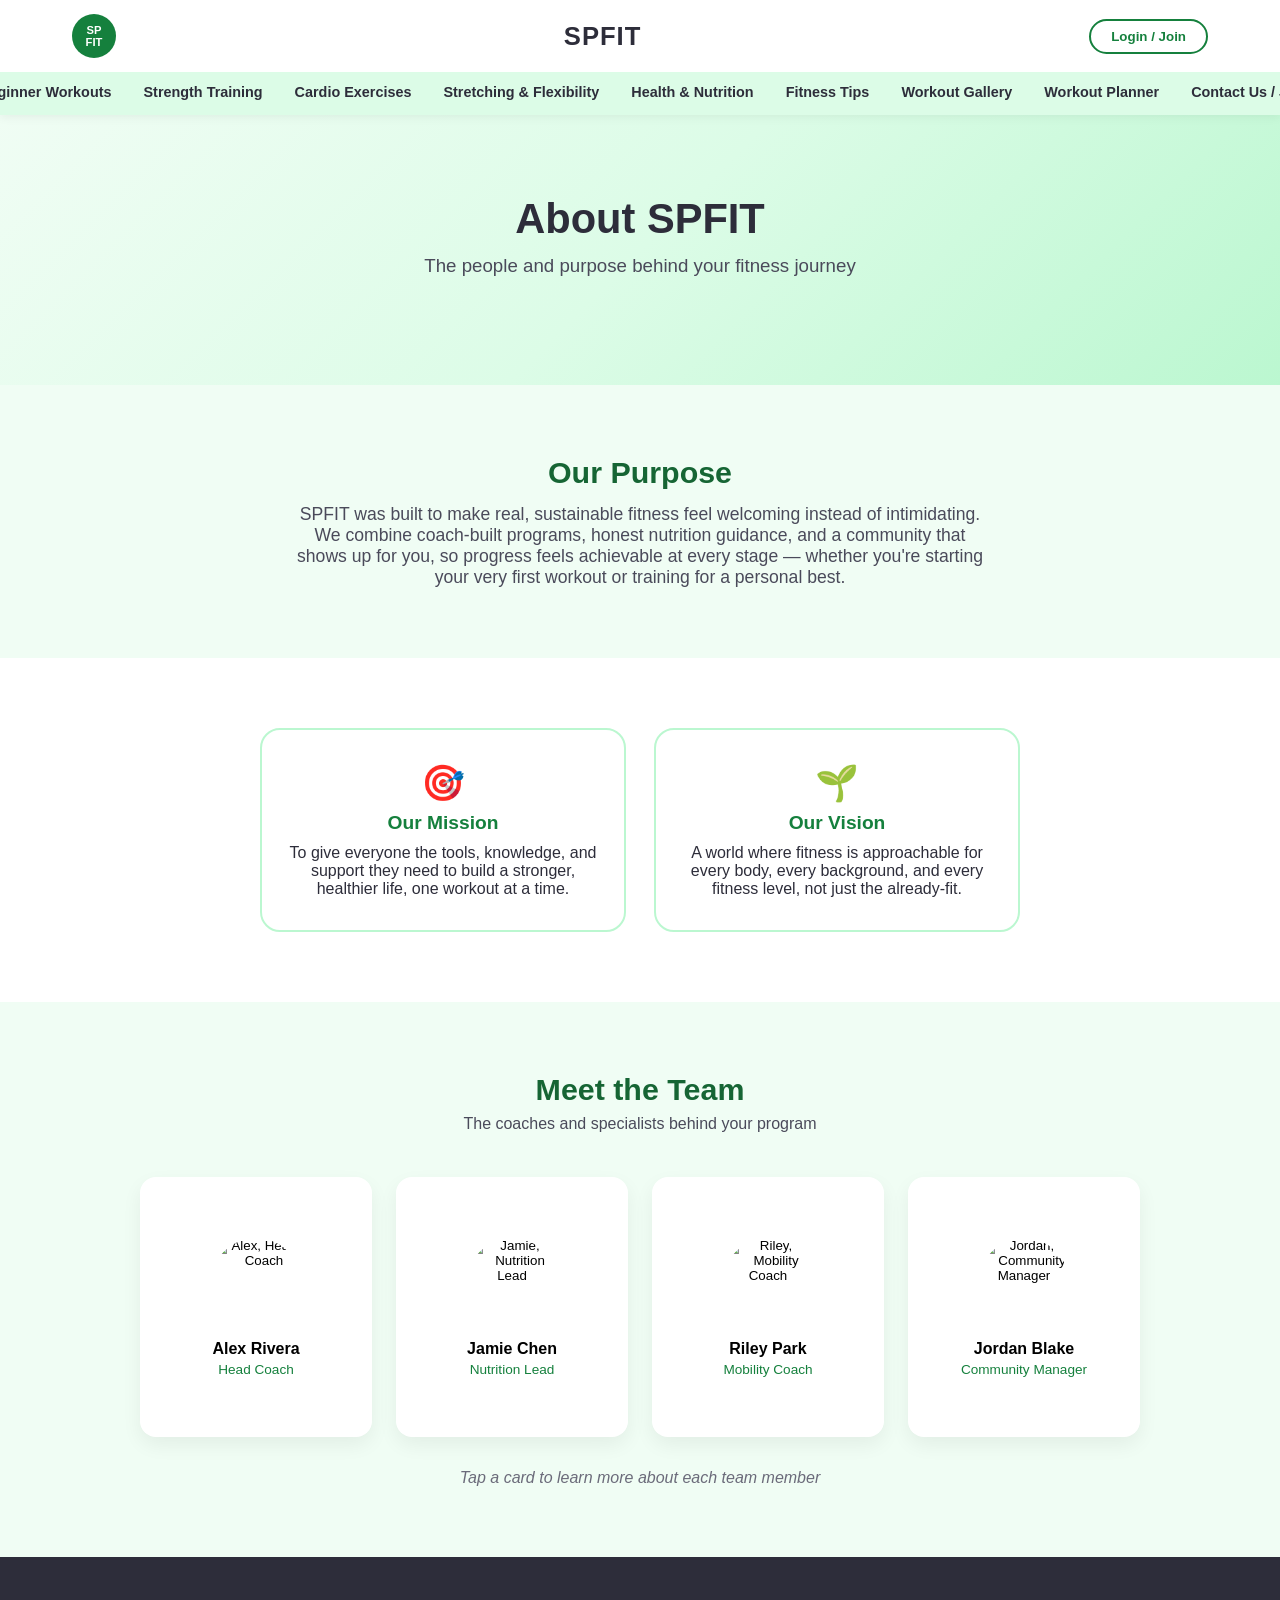
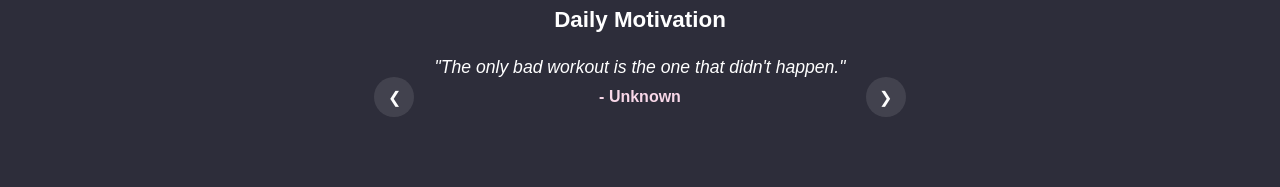
==== html/aboutus.html @ 67cd1caa "updated homepage HTML and CSS" ====
<!DOCTYPE html>
<html lang="en">
<head>
    <meta charset="UTF-8">
    <meta name="viewport" content="width=device-width, initial-scale=1.0">
    <title>SPFIT - About Us</title>
    <link rel="stylesheet" href="../assets/css/about.css">
</head>
<body class="page-about">

  <header class="site-header">
    <div class="top-bar">
      <button type="button" class="logo-btn">SP<br>FIT</button>
      <h1 class="brand-title">SPFIT</h1>
      <button type="button" class="login-btn">Login / Join</button>
    </div>

    <nav class="main-nav">
      <ul>
        <li><a href="../index.html">Home</a></li>
        <li><a href="aboutus.html" class="active">About Us</a></li>
        <li><a href="begworkout.html">Beginner Workouts</a></li>
        <li><a href="strength.html">Strength Training</a></li>
        <li><a href="cardio.html">Cardio Exercises</a></li>
        <li><a href="stretchingandflexibility.html">Stretching &amp; Flexibility</a></li>
        <li><a href="nutrition.html">Health &amp; Nutrition</a></li>
        <li><a href="tips.html">Fitness Tips</a></li>
        <li><a href="gallery.html">Workout Gallery</a></li>
        <li><a href="workoutTable.html">Workout Planner</a></li>
        <li><a href="joinus.html">Contact Us / Join Us</a></li>
        <li><a href="mainActivity.html">Fitness Activity</a></li>
      </ul>
    </nav>
  </header>

  <section class="hero-section">
    <h1><b>About SPFIT</b></h1>
    <h3>The people and purpose behind your fitness journey</h3>
  </section>

  <section class="purpose-section">
    <div class="container">
      <h2>Our Purpose</h2>
      <p>SPFIT was built to make real, sustainable fitness feel welcoming instead of intimidating. We combine coach-built programs, honest nutrition guidance, and a community that shows up for you, so progress feels achievable at every stage &mdash; whether you're starting your very first workout or training for a personal best.</p>
    </div>
  </section>

  <section class="mission-section">
    <div class="container mission-grid">
      <div class="mission-card">
        <div class="icon-box">🎯</div>
        <h3>Our Mission</h3>
        <p>To give everyone the tools, knowledge, and support they need to build a stronger, healthier life, one workout at a time.</p>
      </div>
      <div class="mission-card">
        <div class="icon-box">🌱</div>
        <h3>Our Vision</h3>
        <p>A world where fitness is approachable for every body, every background, and every fitness level, not just the already-fit.</p>
      </div>
    </div>
  </section>

  <section class="team-section">
    <div class="container">
      <h2>Meet the Team</h2>
      <p class="team-subtitle">The coaches and specialists behind your program</p>

      <div class="team-grid">
        <button type="button" class="flip-card" aria-pressed="false">
          <div class="flip-inner">
            <div class="flip-front">
              <img src="https://placehold.co/200x200/16a34a/ffffff?text=A" alt="Alex, Head Coach">
              <h4>Alex Rivera</h4>
              <p>Head Coach</p>
            </div>
            <div class="flip-back">
              <p>10+ years coaching strength &amp; conditioning. Believes every plan should fit the person, not the other way around.</p>
            </div>
          </div>
        </button>

        <button type="button" class="flip-card" aria-pressed="false">
          <div class="flip-inner">
            <div class="flip-front">
              <img src="https://placehold.co/200x200/22c55e/ffffff?text=J" alt="Jamie, Nutrition Lead">
              <h4>Jamie Chen</h4>
              <p>Nutrition Lead</p>
            </div>
            <div class="flip-back">
              <p>Registered dietitian focused on simple, sustainable eating habits over restrictive diets.</p>
            </div>
          </div>
        </button>

        <button type="button" class="flip-card" aria-pressed="false">
          <div class="flip-inner">
            <div class="flip-front">
              <img src="https://placehold.co/200x200/15803d/ffffff?text=R" alt="Riley, Mobility Coach">
              <h4>Riley Park</h4>
              <p>Mobility Coach</p>
            </div>
            <div class="flip-back">
              <p>Specializes in flexibility and injury prevention, helping members move better and recover faster.</p>
            </div>
          </div>
        </button>

        <button type="button" class="flip-card" aria-pressed="false">
          <div class="flip-inner">
            <div class="flip-front">
              <img src="https://placehold.co/200x200/166534/ffffff?text=J" alt="Jordan, Community Manager">
              <h4>Jordan Blake</h4>
              <p>Community Manager</p>
            </div>
            <div class="flip-back">
              <p>Keeps the SPFIT community connected, motivated, and accountable to each other.</p>
            </div>
          </div>
        </button>
      </div>

      <p class="team-hint">Tap a card to learn more about each team member</p>
    </div>
  </section>

  <footer>
    <div class="motivation-card">
      <h3>Daily Motivation</h3>
      <div class="quote-carousel">
        <button class="arrow-btn" onclick="prevQuote()">&#10094;</button>
        <div class="quote-content">
          <blockquote id="quote-text">"The only bad workout is the one that didn't happen."</blockquote>
          <p id="quote-author">- Unknown</p>
        </div>
        <button class="arrow-btn" onclick="nextQuote()">&#10095;</button>
      </div>
    </div>
  </footer>

  <script src="../assets/js/about.js"></script>
</body>
</html>
---- assets/css/about.css ----
:root {
    --pink: #f8d7e8;
    --blue: #d4e8f7;
    --green: #d4f0e0;
    --lavender: #e8dff5;
    --peach: #fde8d8;
    --mint: #d6f5ed;
    --dark: #2d2d3a;
    --soft-gray: #f7f5fa;
    --white: #ffffff;

    /* About Us green scale */
    --green-50: #f0fdf4;
    --green-100: #dcfce7;
    --green-200: #bbf7d0;
    --green-300: #86efac;
    --green-400: #4ade80;
    --green-500: #22c55e;
    --green-600: #16a34a;
    --green-700: #15803d;
    --green-800: #166534;
}

* {
    margin: 0;
    padding: 0;
    box-sizing: border-box;
    font-family: 'Segoe UI', 'DM Sans', sans-serif;
}

html {
    scroll-behavior: smooth;
}

body {
    background: var(--soft-gray);
    color: var(--dark);
}

a {
    text-decoration: none;
    color: inherit;
}

/* ---------- Header ---------- */
.site-header {
    background: var(--white);
    box-shadow: 0 2px 10px rgba(0, 0, 0, 0.06);
    position: sticky;
    top: 0;
    z-index: 100;
}

.top-bar {
    display: flex;
    align-items: center;
    justify-content: space-between;
    padding: 14px 32px;
    max-width: 1200px;
    margin: 0 auto;
}

.logo-btn {
    background: var(--dark);
    color: var(--white);
    border: none;
    border-radius: 50%;
    width: 44px;
    height: 44px;
    font-size: 0.7rem;
    font-weight: 700;
    cursor: pointer;
}

.brand-title {
    font-size: 1.6rem;
    font-weight: 800;
    letter-spacing: 1px;
}

.login-btn {
    background: transparent;
    border: 2px solid var(--dark);
    color: var(--dark);
    border-radius: 30px;
    padding: 8px 20px;
    font-weight: 600;
    cursor: pointer;
    transition: all 0.25s ease;
}

.login-btn:hover {
    background: var(--dark);
    color: var(--white);
}

.main-nav {
    background: var(--pink);
    overflow-x: auto;
}

.main-nav ul {
    list-style: none;
    display: flex;
    justify-content: center;
    gap: 4px;
    max-width: 1200px;
    margin: 0 auto;
    padding: 0 16px;
    white-space: nowrap;
}

.main-nav a {
    display: inline-block;
    padding: 12px 14px;
    font-weight: 600;
    font-size: 0.9rem;
    border-bottom: 3px solid transparent;
    transition: border-color 0.25s ease, opacity 0.25s ease;
}

.main-nav a:hover,
.main-nav a.active {
    border-bottom-color: var(--dark);
}

/* ---------- Hero ---------- */
.hero-section {
    text-align: center;
    padding: 80px 20px;
    background: linear-gradient(135deg, #e2f3e8 0%, #cfead8 50%, #b9dfc8 100%);
}

.hero-section h1 {
    font-size: 2.6rem;
    margin-bottom: 12px;
}

.hero-section h3 {
    font-weight: 500;
    color: #4a4a5a;
    margin-bottom: 28px;
}

.hero-buttons {
    display: flex;
    gap: 16px;
    justify-content: center;
    flex-wrap: wrap;
}

.hero-buttons button {
    border-radius: 30px;
    padding: 12px 28px;
    font-weight: 600;
    border: none;
    cursor: pointer;
    transition: transform 0.25s ease;
}

#Workoutbtn {
    background: var(--dark);
    color: var(--white);
}

#Searchbtn {
    background: transparent;
    border: 2px solid var(--dark);
    color: var(--dark);
}

.hero-buttons button:hover {
    transform: scale(1.05);
}

/* ---------- Features ---------- */
.features-section {
    padding: 70px 20px;
}

.container {
    max-width: 1200px;
    margin: 0 auto;
}

.features-grid {
    display: grid;
    grid-template-columns: repeat(3, 1fr);
    gap: 28px;
}

.feature-card {
    background: var(--white);
    border-radius: 20px;
    padding: 24px;
    text-align: center;
    box-shadow: 0 10px 30px rgba(0, 0, 0, 0.05);
    transition: transform 0.3s ease, box-shadow 0.3s ease;
}

.feature-card:hover {
    transform: translateY(-8px);
    box-shadow: 0 20px 40px rgba(0, 0, 0, 0.1);
}

.card-image-placeholder {
    width: 100%;
    height: 160px;
    border-radius: 14px;
    margin-bottom: 16px;
    background: linear-gradient(135deg, var(--blue), var(--mint));
}

.feature-card:nth-child(1) .card-image-placeholder {
    background: linear-gradient(135deg, var(--pink), var(--peach));
}

.feature-card:nth-child(3) .card-image-placeholder {
    background: linear-gradient(135deg, var(--green), var(--mint));
}

.feature-card h3 {
    margin-bottom: 14px;
    font-size: 1.2rem;
}

.card-link {
    display: inline-block;
    font-weight: 700;
    padding: 8px 18px;
    border-radius: 30px;
    background: var(--lavender);
    transition: background 0.25s ease;
}

.card-link:hover {
    background: var(--dark);
    color: var(--white);
}

/* ---------- Why choose ---------- */
.decision-section {
    background: linear-gradient(135deg, #e8f6ed 0%, #d4eedc 100%);
    padding: 70px 20px;
    text-align: center;
}

.decision-section h2 {
    margin-bottom: 40px;
    font-size: 1.9rem;
}

.choose-grid {
    display: grid;
    grid-template-columns: repeat(3, 1fr);
    gap: 24px;
}

.choose-item {
    padding: 24px;
    border-radius: 16px;
    transition: transform 0.3s ease, background 0.3s ease;
}

.choose-item:hover {
    transform: scale(1.05);
    background: var(--white);
}

.icon-box {
    font-size: 2.4rem;
    margin-bottom: 10px;
}

.choose-item h4 {
    font-weight: 700;
}

/* ---------- Footer / Motivation ---------- */
footer {
    background: var(--dark);
    color: var(--white);
    padding: 50px 20px;
}

.motivation-card {
    max-width: 700px;
    margin: 0 auto;
    text-align: center;
}

.motivation-card h3 {
    margin-bottom: 24px;
    font-size: 1.4rem;
}

.quote-carousel {
    display: flex;
    align-items: center;
    justify-content: center;
    gap: 20px;
}

.arrow-btn {
    background: rgba(255, 255, 255, 0.1);
    border: none;
    color: var(--white);
    width: 40px;
    height: 40px;
    border-radius: 50%;
    font-size: 1rem;
    cursor: pointer;
    flex-shrink: 0;
    transition: background 0.25s ease;
}

.arrow-btn:hover {
    background: rgba(255, 255, 255, 0.25);
}

.quote-content {
    min-height: 80px;
}

.quote-content blockquote {
    font-style: italic;
    font-size: 1.1rem;
    margin-bottom: 10px;
}

.quote-content p {
    font-weight: 600;
    color: var(--pink);
}

/* ---------- About Us page (green theme) ---------- */
.page-about .main-nav {
    background: var(--green-100);
}

.page-about .main-nav a:hover,
.page-about .main-nav a.active {
    border-bottom-color: var(--green-600);
}

.page-about .logo-btn {
    background: var(--green-700);
}

.page-about .login-btn {
    border-color: var(--green-700);
    color: var(--green-700);
}

.page-about .login-btn:hover {
    background: var(--green-700);
    color: var(--white);
}

.page-about .hero-section {
    background: linear-gradient(135deg, var(--green-50) 0%, var(--green-100) 50%, var(--green-200) 100%);
}

.page-about #Workoutbtn {
    background: var(--green-700);
}

.page-about #Searchbtn {
    border-color: var(--green-700);
    color: var(--green-700);
}

/* Purpose */
.purpose-section {
    padding: 70px 20px;
    text-align: center;
    background: var(--green-50);
}

.purpose-section .container {
    max-width: 700px;
}

.purpose-section h2 {
    font-size: 1.9rem;
    margin-bottom: 14px;
    color: var(--green-800);
}

.purpose-section p {
    font-size: 1.1rem;
    color: #4a4a5a;
}

/* Mission & Vision */
.mission-section {
    padding: 70px 20px;
    background: var(--white);
}

.mission-grid {
    display: grid;
    grid-template-columns: repeat(2, minmax(260px, 1fr));
    gap: 28px;
    max-width: 760px;
    margin: 0 auto;
}

.mission-card {
    border: 2px solid var(--green-200);
    border-radius: 20px;
    padding: 32px 24px;
    text-align: center;
    transition: transform 0.3s ease, box-shadow 0.3s ease;
}

.mission-card:hover {
    transform: translateY(-6px);
    box-shadow: 0 12px 30px rgba(34, 197, 94, 0.15);
}

.mission-card .icon-box {
    font-size: 2.2rem;
    margin-bottom: 8px;
}

.mission-card h3 {
    color: var(--green-700);
    margin-bottom: 10px;
    font-size: 1.2rem;
}

/* Team */
.team-section {
    padding: 70px 20px;
    background: var(--green-50);
    text-align: center;
}

.team-section h2 {
    color: var(--green-800);
    margin-bottom: 8px;
    font-size: 1.9rem;
}

.team-subtitle {
    color: #4a4a5a;
    margin-bottom: 44px;
}

.team-grid {
    display: grid;
    grid-template-columns: repeat(4, 1fr);
    gap: 24px;
    max-width: 1000px;
    margin: 0 auto;
}

.flip-card {
    perspective: 1000px;
    cursor: pointer;
    height: 260px;
    border: none;
    background: transparent;
    padding: 0;
    width: 100%;
}

.flip-inner {
    position: relative;
    width: 100%;
    height: 100%;
    transition: transform 0.7s cubic-bezier(0.4, 0, 0.2, 1);
    transform-style: preserve-3d;
}

.flip-card.flipped .flip-inner {
    transform: rotateY(180deg);
}

.flip-front,
.flip-back {
    position: absolute;
    width: 100%;
    height: 100%;
    backface-visibility: hidden;
    border-radius: 16px;
    box-shadow: 0 8px 20px rgba(0, 0, 0, 0.06);
}

.flip-front {
    background: var(--white);
    display: flex;
    flex-direction: column;
    align-items: center;
    justify-content: center;
    padding: 1rem;
}

.flip-front img {
    width: 90px;
    height: 90px;
    border-radius: 50%;
    object-fit: cover;
    margin-bottom: 12px;
}

.flip-front h4 {
    font-size: 1rem;
    margin-bottom: 4px;
}

.flip-front p {
    font-size: 0.85rem;
    color: var(--green-700);
}

.flip-back {
    background: var(--green-600);
    color: var(--white);
    transform: rotateY(180deg);
    display: flex;
    align-items: center;
    justify-content: center;
    padding: 1.4rem;
    text-align: center;
    font-size: 0.9rem;
}

.team-hint {
    margin-top: 32px;
    font-style: italic;
    color: #6b6b7a;
}

/* ---------- Responsive ---------- */
@media (max-width: 768px) {
    .features-grid,
    .choose-grid,
    .mission-grid {
        grid-template-columns: 1fr;
    }

    .team-grid {
        grid-template-columns: repeat(2, 1fr);
    }

    .top-bar {
        padding: 14px 18px;
    }

    .hero-section h1 {
        font-size: 2rem;
    }
}
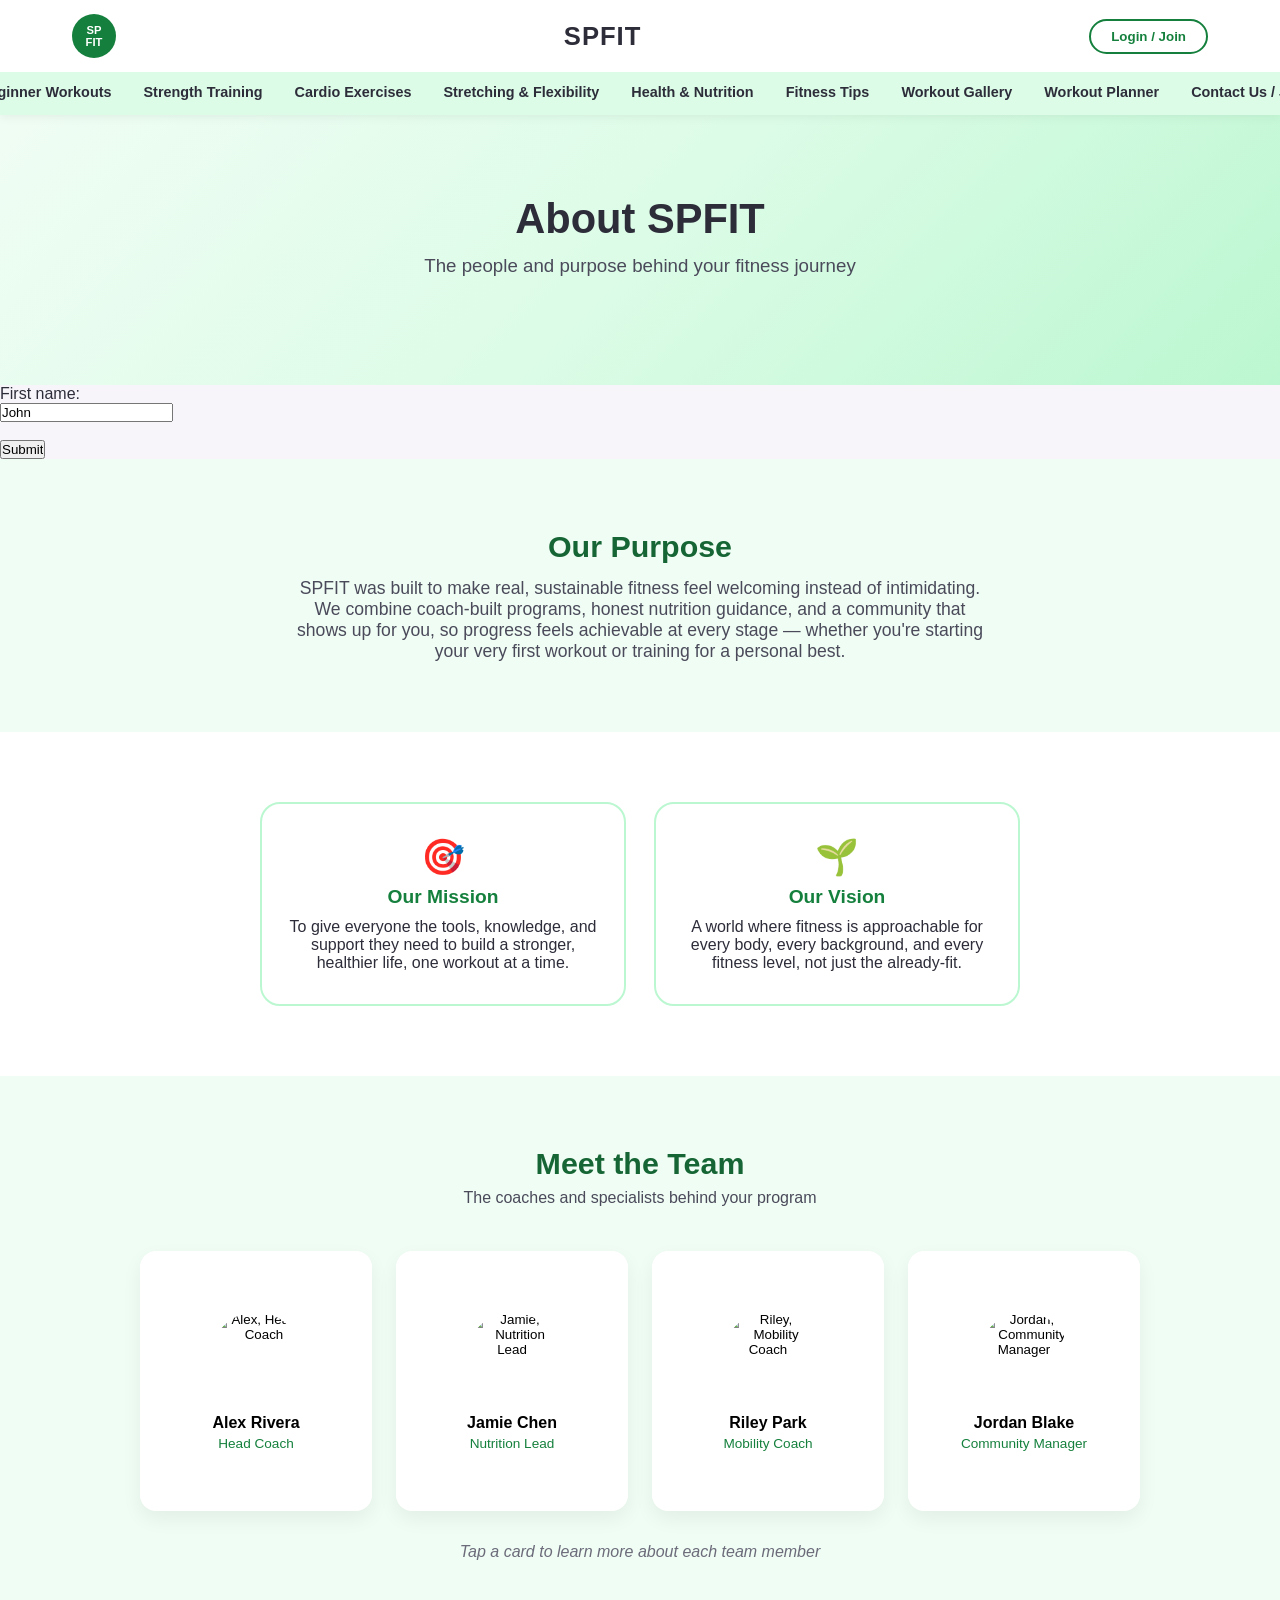
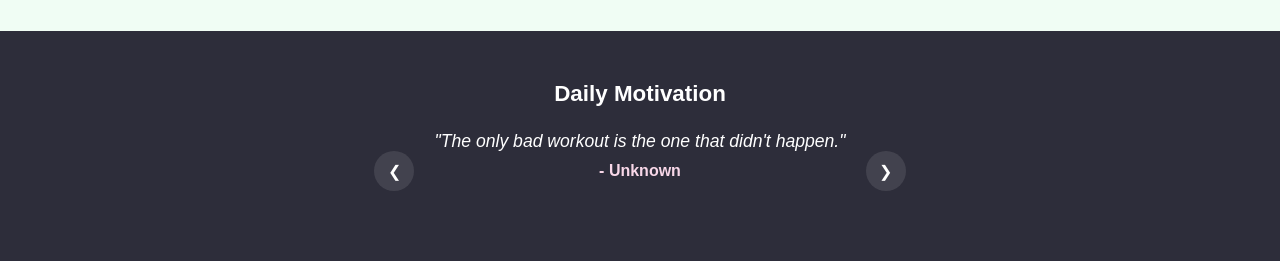
==== commit 59158388: "ENTER" ====
--- a/html/aboutus.html
+++ b/html/aboutus.html
@@ -37,6 +37,13 @@
     <h1><b>About SPFIT</b></h1>
     <h3>The people and purpose behind your fitness journey</h3>
   </section>
+     <aside>
+      <form action="/action_page.php">
+  <label for="fname">First name:</label><br>
+  <input type="text" id="fname" value="John"><br><br>
+  <input type="submit" value="Submit">
+</form>
+     </aside>
 
   <section class="purpose-section">
     <div class="container">
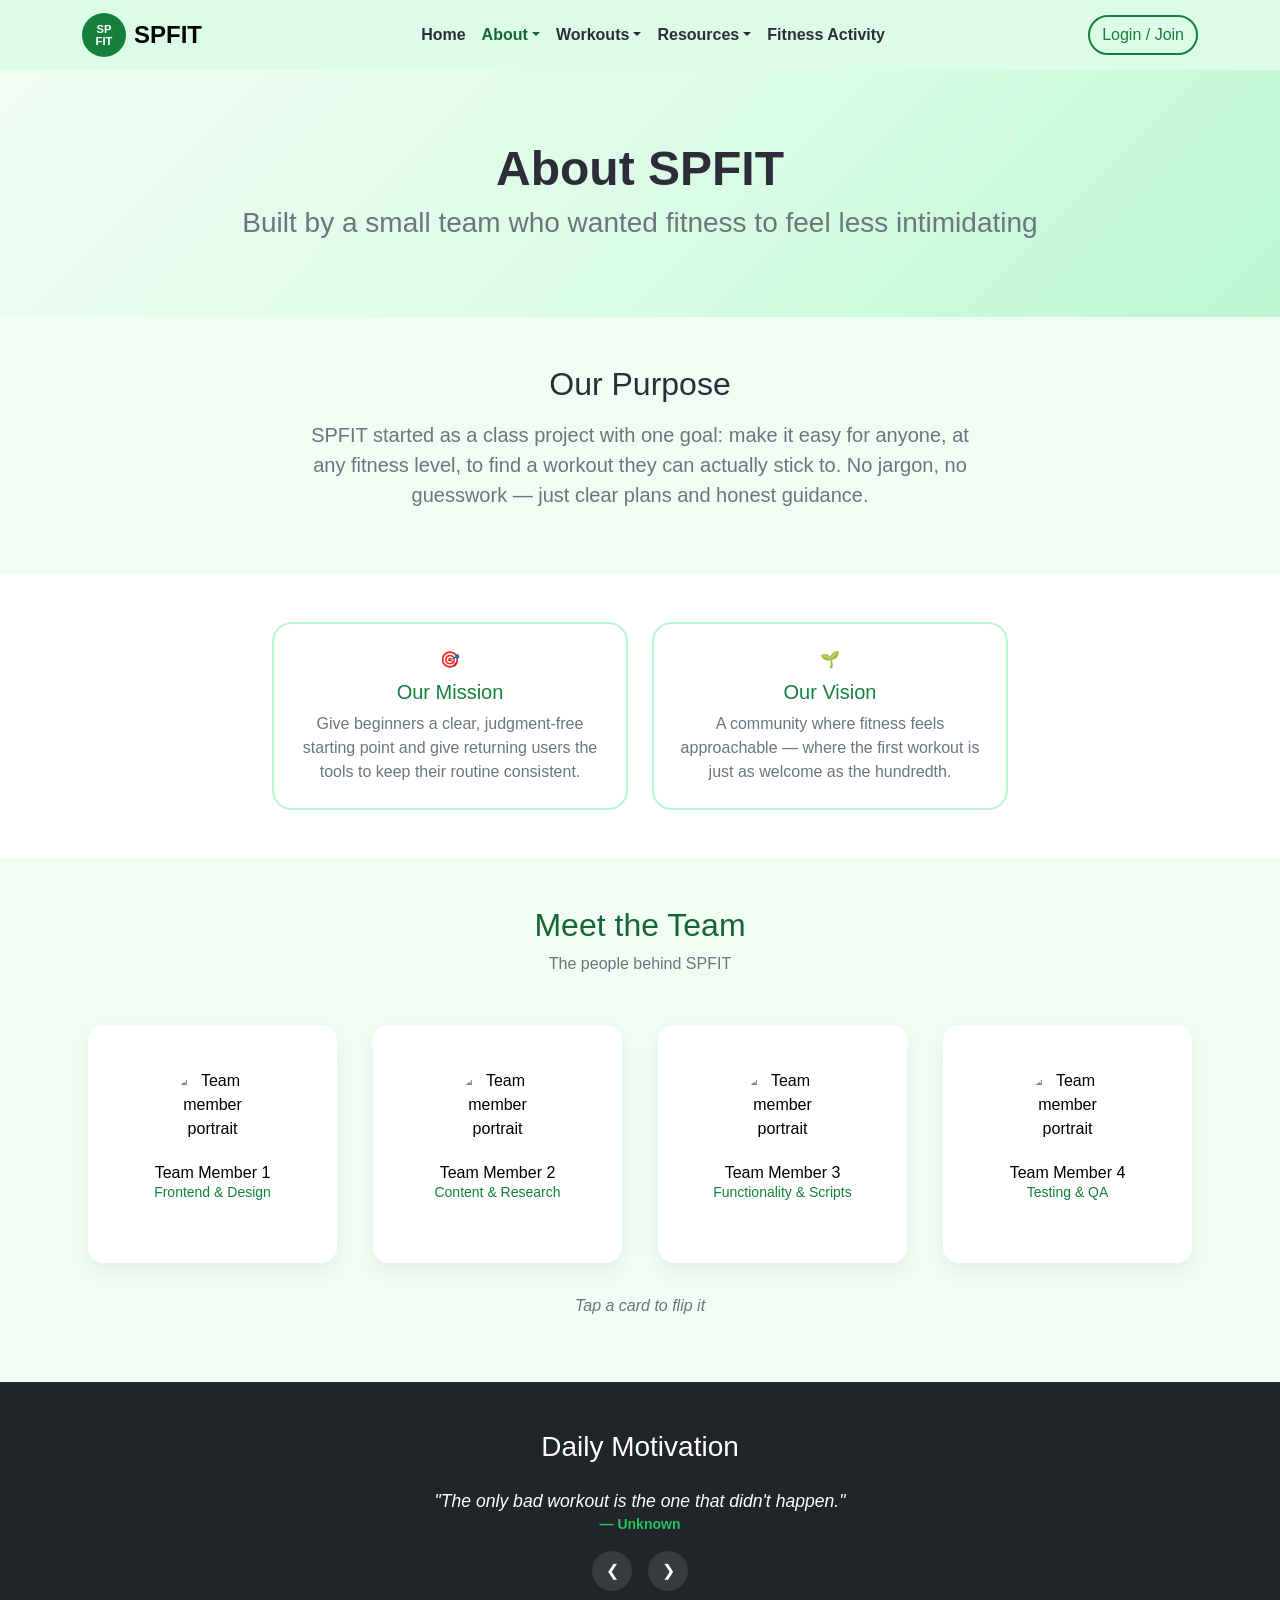
==== commit 825494f8: "Co-authored-by: ZYUXI22 <ZYUXI22@users.noreply.github.com> Co-authored-by: Hajrah143 <Hajrah143@user" ====
--- a/html/aboutus.html
+++ b/html/aboutus.html
@@ -1,149 +1,196 @@
 <!DOCTYPE html>
 <html lang="en">
 <head>
-    <meta charset="UTF-8">
-    <meta name="viewport" content="width=device-width, initial-scale=1.0">
-    <title>SPFIT - About Us</title>
-    <link rel="stylesheet" href="../assets/css/about.css">
+<meta charset="UTF-8">
+<meta name="viewport" content="width=device-width, initial-scale=1.0">
+<title>SPFIT - About Us</title>
+<link href="https://cdn.jsdelivr.net/npm/bootstrap@5.3.3/dist/css/bootstrap.min.css" rel="stylesheet">
+<link rel="stylesheet" href="../assets/css/rex.css">
 </head>
-<body class="page-about">
+<body class="section-general">
 
-  <header class="site-header">
-    <div class="top-bar">
-      <button type="button" class="logo-btn">SP<br>FIT</button>
-      <h1 class="brand-title">SPFIT</h1>
-      <button type="button" class="login-btn">Login / Join</button>
+<nav class="navbar navbar-expand-lg navbar-accent sticky-top">
+  <div class="container">
+    <a class="navbar-brand d-flex align-items-center gap-2" href="../index.html">
+      <span class="logo-btn d-inline-flex align-items-center justify-content-center text-center">SP<br>FIT</span>
+      <span class="fw-bold fs-4">SPFIT</span>
+    </a>
+    <button class="navbar-toggler" type="button" data-bs-toggle="collapse" data-bs-target="#navMain" aria-controls="navMain" aria-expanded="false" aria-label="Toggle navigation">
+      <span class="navbar-toggler-icon"></span>
+    </button>
+    <div class="collapse navbar-collapse" id="navMain">
+      <ul class="navbar-nav mx-auto mb-2 mb-lg-0 text-center">
+        <li class="nav-item"><a class="nav-link" href="../index.html">Home</a></li>
+        <li class="nav-item dropdown">
+          <a class="nav-link dropdown-toggle active" href="#" role="button" data-bs-toggle="dropdown">About</a>
+          <ul class="dropdown-menu">
+            <li><a class="dropdown-item active" href="aboutus.html">About Us</a></li>
+            <li><a class="dropdown-item" href="connect.html">Contact Us</a></li>
+          </ul>
+        </li>
+        <li class="nav-item dropdown">
+          <a class="nav-link dropdown-toggle" href="#" role="button" data-bs-toggle="dropdown">Workouts</a>
+          <ul class="dropdown-menu">
+            <li><a class="dropdown-item" href="begworkout.html">Beginner Workout</a></li>
+            <li><a class="dropdown-item" href="strength.html">Strength Training</a></li>
+            <li><a class="dropdown-item" href="cardio.html">Cardio Exercise</a></li>
+            <li><a class="dropdown-item" href="stretchingandflexibility.html">Flexibility &amp; Stretching</a></li>
+          </ul>
+        </li>
+        <li class="nav-item dropdown">
+          <a class="nav-link dropdown-toggle" href="#" role="button" data-bs-toggle="dropdown">Resources</a>
+          <ul class="dropdown-menu">
+            <li><a class="dropdown-item" href="nutrition.html">Healthy Nutrition</a></li>
+            <li><a class="dropdown-item" href="tips.html">Fitness Tips</a></li>
+            <li><a class="dropdown-item" href="workoutTable.html">Workout Planner</a></li>
+            <li><a class="dropdown-item" href="gallery.html">Workout Gallery</a></li>
+          </ul>
+        </li>
+        <li class="nav-item"><a class="nav-link" href="mainActivity.html">Fitness Activity</a></li>
+      </ul>
+      <button type="button" class="btn btn-outline-accent rounded-pill">Login / Join</button>
     </div>
+  </div>
+</nav>
 
-    <nav class="main-nav">
-      <ul>
-        <li><a href="../index.html">Home</a></li>
-        <li><a href="aboutus.html" class="active">About Us</a></li>
-        <li><a href="begworkout.html">Beginner Workouts</a></li>
-        <li><a href="strength.html">Strength Training</a></li>
-        <li><a href="cardio.html">Cardio Exercises</a></li>
-        <li><a href="stretchingandflexibility.html">Stretching &amp; Flexibility</a></li>
-        <li><a href="nutrition.html">Health &amp; Nutrition</a></li>
-        <li><a href="tips.html">Fitness Tips</a></li>
-        <li><a href="gallery.html">Workout Gallery</a></li>
-        <li><a href="workoutTable.html">Workout Planner</a></li>
-        <li><a href="joinus.html">Contact Us / Join Us</a></li>
-        <li><a href="mainActivity.html">Fitness Activity</a></li>
-      </ul>
-    </nav>
-  </header>
+<section class="hero-section text-center">
+  <h1 class="fw-bold display-5">About SPFIT</h1>
+  <h3 class="fw-normal text-secondary">Built by a small team who wanted fitness to feel less intimidating</h3>
+</section>
 
-  <section class="hero-section">
-    <h1><b>About SPFIT</b></h1>
-    <h3>The people and purpose behind your fitness journey</h3>
-  </section>
-     <aside>
-      <form action="/action_page.php">
-  <label for="fname">First name:</label><br>
-  <input type="text" id="fname" value="John"><br><br>
-  <input type="submit" value="Submit">
-</form>
-     </aside>
+<section class="py-5 text-center" style="background:var(--accent-50);">
+  <div class="container" style="max-width:700px;">
+    <h2 class="mb-3">Our Purpose</h2>
+    <p class="fs-5 text-secondary">SPFIT started as a class project with one goal: make it easy for anyone, at any fitness level, to find a workout they can actually stick to. No jargon, no guesswork — just clear plans and honest guidance.</p>
+  </div>
+</section>
 
-  <section class="purpose-section">
-    <div class="container">
-      <h2>Our Purpose</h2>
-      <p>SPFIT was built to make real, sustainable fitness feel welcoming instead of intimidating. We combine coach-built programs, honest nutrition guidance, and a community that shows up for you, so progress feels achievable at every stage &mdash; whether you're starting your very first workout or training for a personal best.</p>
-    </div>
-  </section>
-
-  <section class="mission-section">
-    <div class="container mission-grid">
-      <div class="mission-card">
-        <div class="icon-box">🎯</div>
-        <h3>Our Mission</h3>
-        <p>To give everyone the tools, knowledge, and support they need to build a stronger, healthier life, one workout at a time.</p>
+<section class="py-5 bg-white">
+  <div class="container" style="max-width:760px;">
+    <div class="row g-4">
+      <div class="col-md-6">
+        <div class="card h-100 text-center p-4" style="border:2px solid var(--accent-200); border-radius:20px;">
+          <div class="icon-box mb-2">🎯</div>
+          <h3 class="h5" style="color:var(--accent-700);">Our Mission</h3>
+          <p class="text-secondary mb-0">Give beginners a clear, judgment-free starting point and give returning users the tools to keep their routine consistent.</p>
+        </div>
       </div>
-      <div class="mission-card">
-        <div class="icon-box">🌱</div>
-        <h3>Our Vision</h3>
-        <p>A world where fitness is approachable for every body, every background, and every fitness level, not just the already-fit.</p>
+      <div class="col-md-6">
+        <div class="card h-100 text-center p-4" style="border:2px solid var(--accent-200); border-radius:20px;">
+          <div class="icon-box mb-2">🌱</div>
+          <h3 class="h5" style="color:var(--accent-700);">Our Vision</h3>
+          <p class="text-secondary mb-0">A community where fitness feels approachable — where the first workout is just as welcome as the hundredth.</p>
+        </div>
       </div>
     </div>
-  </section>
+  </div>
+</section>
 
-  <section class="team-section">
-    <div class="container">
-      <h2>Meet the Team</h2>
-      <p class="team-subtitle">The coaches and specialists behind your program</p>
+<section class="py-5 text-center" style="background:var(--accent-50);">
+  <div class="container">
+    <h2 style="color:var(--accent-800);">Meet the Team</h2>
+    <p class="text-secondary mb-5">The people behind SPFIT</p>
 
-      <div class="team-grid">
-        <button type="button" class="flip-card" aria-pressed="false">
+    <div class="row g-4 justify-content-center">
+      <div class="col-6 col-md-3">
+        <button type="button" class="flip-card" aria-label="Flip to read more">
           <div class="flip-inner">
             <div class="flip-front">
-              <img src="https://placehold.co/200x200/16a34a/ffffff?text=A" alt="Alex, Head Coach">
-              <h4>Alex Rivera</h4>
-              <p>Head Coach</p>
+              <img src="https://api.dicebear.com/7.x/initials/svg?seed=Member+One" alt="Team member portrait">
+              <h4 class="h6 mb-0">Team Member 1</h4>
+              <p class="small" style="color:var(--accent-700);">Frontend &amp; Design</p>
             </div>
             <div class="flip-back">
-              <p>10+ years coaching strength &amp; conditioning. Believes every plan should fit the person, not the other way around.</p>
-            </div>
-          </div>
-        </button>
-
-        <button type="button" class="flip-card" aria-pressed="false">
-          <div class="flip-inner">
-            <div class="flip-front">
-              <img src="https://placehold.co/200x200/22c55e/ffffff?text=J" alt="Jamie, Nutrition Lead">
-              <h4>Jamie Chen</h4>
-              <p>Nutrition Lead</p>
-            </div>
-            <div class="flip-back">
-              <p>Registered dietitian focused on simple, sustainable eating habits over restrictive diets.</p>
-            </div>
-          </div>
-        </button>
-
-        <button type="button" class="flip-card" aria-pressed="false">
-          <div class="flip-inner">
-            <div class="flip-front">
-              <img src="https://placehold.co/200x200/15803d/ffffff?text=R" alt="Riley, Mobility Coach">
-              <h4>Riley Park</h4>
-              <p>Mobility Coach</p>
-            </div>
-            <div class="flip-back">
-              <p>Specializes in flexibility and injury prevention, helping members move better and recover faster.</p>
-            </div>
-          </div>
-        </button>
-
-        <button type="button" class="flip-card" aria-pressed="false">
-          <div class="flip-inner">
-            <div class="flip-front">
-              <img src="https://placehold.co/200x200/166534/ffffff?text=J" alt="Jordan, Community Manager">
-              <h4>Jordan Blake</h4>
-              <p>Community Manager</p>
-            </div>
-            <div class="flip-back">
-              <p>Keeps the SPFIT community connected, motivated, and accountable to each other.</p>
+              <p class="mb-0">Handles page layout and styling — keeping the site consistent from page to page.</p>
             </div>
           </div>
         </button>
       </div>
 
-      <p class="team-hint">Tap a card to learn more about each team member</p>
-    </div>
-  </section>
+      <div class="col-6 col-md-3">
+        <button type="button" class="flip-card" aria-label="Flip to read more">
+          <div class="flip-inner">
+            <div class="flip-front">
+              <img src="https://api.dicebear.com/7.x/initials/svg?seed=Member+Two" alt="Team member portrait">
+              <h4 class="h6 mb-0">Team Member 2</h4>
+              <p class="small" style="color:var(--accent-700);">Content &amp; Research</p>
+            </div>
+            <div class="flip-back">
+              <p class="mb-0">Researches workouts and writes the guidance that goes into every page.</p>
+            </div>
+          </div>
+        </button>
+      </div>
 
-  <footer>
-    <div class="motivation-card">
-      <h3>Daily Motivation</h3>
-      <div class="quote-carousel">
-        <button class="arrow-btn" onclick="prevQuote()">&#10094;</button>
-        <div class="quote-content">
-          <blockquote id="quote-text">"The only bad workout is the one that didn't happen."</blockquote>
-          <p id="quote-author">- Unknown</p>
-        </div>
-        <button class="arrow-btn" onclick="nextQuote()">&#10095;</button>
+      <div class="col-6 col-md-3">
+        <button type="button" class="flip-card" aria-label="Flip to read more">
+          <div class="flip-inner">
+            <div class="flip-front">
+              <img src="https://api.dicebear.com/7.x/initials/svg?seed=Member+Three" alt="Team member portrait">
+              <h4 class="h6 mb-0">Team Member 3</h4>
+              <p class="small" style="color:var(--accent-700);">Functionality &amp; Scripts</p>
+            </div>
+            <div class="flip-back">
+              <p class="mb-0">Builds the interactive pieces — the quiz, the planner, and everything in between.</p>
+            </div>
+          </div>
+        </button>
+      </div>
+
+      <div class="col-6 col-md-3">
+        <button type="button" class="flip-card" aria-label="Flip to read more">
+          <div class="flip-inner">
+            <div class="flip-front">
+              <img src="https://api.dicebear.com/7.x/initials/svg?seed=Member+Four" alt="Team member portrait">
+              <h4 class="h6 mb-0">Team Member 4</h4>
+              <p class="small" style="color:var(--accent-700);">Testing &amp; QA</p>
+            </div>
+            <div class="flip-back">
+              <p class="mb-0">Checks every page across devices to make sure nothing breaks.</p>
+            </div>
+          </div>
+        </button>
       </div>
     </div>
-  </footer>
+    <p class="fst-italic text-secondary mt-4">Tap a card to flip it</p>
+  </div>
+</section>
 
-  <script src="../assets/js/about.js"></script>
+<footer class="bg-dark text-white py-5">
+  <div class="container quote-carousel mx-auto text-center" style="max-width:700px;">
+    <h3 class="mb-4">Daily Motivation</h3>
+    <div id="quoteCarousel" class="carousel slide" data-bs-ride="carousel">
+      <div class="carousel-inner mb-3">
+        <div class="carousel-item active">
+          <blockquote class="blockquote">"The only bad workout is the one that didn't happen."</blockquote>
+          <figcaption class="blockquote-footer mb-0">Unknown</figcaption>
+        </div>
+        <div class="carousel-item">
+          <blockquote class="blockquote">"Take care of your body. It's the only place you have to live."</blockquote>
+          <figcaption class="blockquote-footer mb-0">Jim Rohn</figcaption>
+        </div>
+        <div class="carousel-item">
+          <blockquote class="blockquote">"Success starts with self-discipline."</blockquote>
+          <figcaption class="blockquote-footer mb-0">Unknown</figcaption>
+        </div>
+        <div class="carousel-item">
+          <blockquote class="blockquote">"Small steps every day add up to big results."</blockquote>
+          <figcaption class="blockquote-footer mb-0">Unknown</figcaption>
+        </div>
+        <div class="carousel-item">
+          <blockquote class="blockquote">"Your body can stand almost anything. It's your mind you have to convince."</blockquote>
+          <figcaption class="blockquote-footer mb-0">Unknown</figcaption>
+        </div>
+      </div>
+      <div class="d-flex justify-content-center gap-3">
+        <button class="carousel-control-prev" type="button" data-bs-target="#quoteCarousel" data-bs-slide="prev">&#10094;</button>
+        <button class="carousel-control-next" type="button" data-bs-target="#quoteCarousel" data-bs-slide="next">&#10095;</button>
+      </div>
+    </div>
+  </div>
+</footer>
+
+<script src="https://cdn.jsdelivr.net/npm/bootstrap@5.3.3/dist/js/bootstrap.bundle.min.js"></script>
+<script src="../assets/js/rex.js"></script>
 </body>
-</html>+</html>
--- a/assets/css/rex.css
+++ b/assets/css/rex.css
@@ -0,0 +1,153 @@
+/* ============================================================
+   SPFIT — theme layer on top of Bootstrap 5.
+   Bootstrap handles layout/grid/components; this file only
+   carries brand color + the handful of things Bootstrap
+   doesn't do (flip cards, hero gradient, quiz, planner).
+
+   Color system: each page picks ONE section class on <body>.
+   Everything below reads --accent-* instead of a hardcoded
+   color, so the same rules repaint per section automatically.
+     .section-general  (Home, About)             → green  — vitality
+     .section-fitness  (Beginner/Strength/Cardio) → red    — energy
+     .section-health   (Nutrition/Tips/Gallery)   → blue   — vitality
+     .section-planning (Workout Planner)          → orange — energy
+   ============================================================ */
+
+:root {
+  --dark: #2d2d3a;
+  --soft-gray: #f7f5fa;
+
+  /* fallback accent = general/green, so unclassed elements still work */
+  --accent-50: #f0fdf4;  --accent-100: #dcfce7; --accent-200: #bbf7d0;
+  --accent-500: #22c55e; --accent-600: #16a34a; --accent-700: #15803d; --accent-800: #166534;
+}
+
+.section-general {
+  --accent-50: #f0fdf4;  --accent-100: #dcfce7; --accent-200: #bbf7d0;
+  --accent-500: #22c55e; --accent-600: #16a34a; --accent-700: #15803d; --accent-800: #166534;
+}
+.section-fitness {
+  --accent-50: #fef2f2;  --accent-100: #fee2e2; --accent-200: #fecaca;
+  --accent-500: #ef4444; --accent-600: #dc2626; --accent-700: #b91c1c; --accent-800: #991b1b;
+}
+.section-health {
+  --accent-50: #eff6ff;  --accent-100: #dbeafe; --accent-200: #bfdbfe;
+  --accent-500: #3b82f6; --accent-600: #2563eb; --accent-700: #1d4ed8; --accent-800: #1e40af;
+}
+.section-planning {
+  --accent-50: #fff7ed;  --accent-100: #ffedd5; --accent-200: #fed7aa;
+  --accent-500: #f97316; --accent-600: #ea580c; --accent-700: #c2410c; --accent-800: #9a3412;
+}
+
+body {
+  background: var(--soft-gray);
+  color: var(--dark);
+  font-family: 'Segoe UI', 'DM Sans', sans-serif;
+}
+
+/* ---------- Header / brand ---------- */
+.logo-btn {
+  background: var(--accent-700);
+  color: #fff;
+  border: none;
+  border-radius: 50%;
+  width: 44px;
+  height: 44px;
+  font-size: .7rem;
+  font-weight: 700;
+  line-height: 1.1;
+}
+
+.btn-accent { background: var(--accent-700); border-color: var(--accent-700); color: #fff; }
+.btn-accent:hover { background: var(--accent-800); border-color: var(--accent-800); color: #fff; }
+
+.btn-outline-accent { background: transparent; border: 2px solid var(--accent-700); color: var(--accent-700); }
+.btn-outline-accent:hover { background: var(--accent-700); color: #fff; }
+
+.navbar-accent { background: var(--accent-100) !important; }
+.navbar-accent .nav-link { color: var(--dark); font-weight: 600; }
+.navbar-accent .nav-link.active,
+.navbar-accent .nav-link:hover { color: var(--accent-800); }
+.navbar-accent .dropdown-item.active,
+.navbar-accent .dropdown-item:hover { background: var(--accent-50); color: var(--accent-700); }
+
+/* Strength page only: override just the nav bar's background color */
+.navbar-accent.nav-strength-red { background-color: #ff0000 !important; }
+
+/* ---------- Hero ---------- */
+.hero-section {
+  background: linear-gradient(135deg, var(--accent-50) 0%, var(--accent-100) 50%, var(--accent-200) 100%);
+  padding: 70px 20px;
+}
+
+/* ---------- Cards / tags shared across pages ---------- */
+.card-image-placeholder {
+  height: 160px;
+  border-radius: 14px;
+  overflow: hidden;
+  background: linear-gradient(135deg, var(--accent-200), var(--accent-100));
+  display: flex;
+  align-items: center;
+  justify-content: center;
+}
+.card-image-placeholder img { width: 100%; height: 100%; object-fit: cover; }
+.card-image-placeholder svg { width: 70%; height: 70%; color: var(--accent-700); }
+
+/* ---------- More Details button ---------- */
+.detail-btn { border-width: 2px; font-weight: 600; }
+
+.accent-tag {
+  display: inline-block;
+  background: var(--accent-100);
+  color: var(--accent-800);
+  font-size: .72rem;
+  font-weight: 700;
+  letter-spacing: .4px;
+  text-transform: uppercase;
+  padding: 4px 12px;
+  border-radius: 20px;
+}
+
+/* ---------- Filter pills (Strength page) ---------- */
+.filter-btn.active { background: var(--accent-700); border-color: var(--accent-700); color: #fff; }
+.filter-btn { border-color: var(--accent-200); color: var(--accent-800); }
+.filter-btn:hover { border-color: var(--accent-500); }
+
+/* ---------- Team flip cards (About) — Bootstrap has no 3D flip ---------- */
+.flip-card { perspective: 1000px; cursor: pointer; height: 240px; border: none; background: transparent; width: 100%; }
+.flip-inner { position: relative; width: 100%; height: 100%; transition: transform .7s cubic-bezier(.4,0,.2,1); transform-style: preserve-3d; }
+.flip-card.flipped .flip-inner { transform: rotateY(180deg); }
+.flip-front, .flip-back { position: absolute; inset: 0; backface-visibility: hidden; border-radius: 16px; }
+.flip-front { background: #fff; display: flex; flex-direction: column; align-items: center; justify-content: center; padding: 1rem; box-shadow: 0 8px 20px rgba(0,0,0,.06); }
+.flip-front img { width: 84px; height: 84px; border-radius: 50%; object-fit: cover; margin-bottom: 10px; }
+.flip-back { background: var(--accent-600); color: #fff; transform: rotateY(180deg); display: flex; align-items: center; justify-content: center; padding: 1.2rem; text-align: center; font-size: .9rem; }
+
+/* ---------- Strength quiz ---------- */
+.quiz-option.selected { background: var(--accent-100); border-color: var(--accent-600) !important; }
+#quizResult { border-left: 4px solid var(--accent-600); background: var(--accent-50); }
+
+/* ---------- Workout planner ---------- */
+.planner-table select:focus,
+.planner-table input:focus { border-color: var(--accent-500); box-shadow: 0 0 0 .2rem var(--accent-100); }
+.planner-remove { color: #b91c1c; background: none; border: none; }
+#planStats .stat-num { color: var(--accent-700); font-weight: 800; font-size: 1.5rem; }
+
+/* ---------- Footer quote (Bootstrap carousel) ---------- */
+.quote-carousel blockquote { font-style: italic; font-size: 1.1rem; }
+.quote-carousel figcaption { color: var(--accent-500); font-weight: 600; }
+.quote-carousel .carousel-control-prev,
+.quote-carousel .carousel-control-next { position: static; width: 40px; height: 40px; background: rgba(255,255,255,.1); border-radius: 50%; opacity: 1; }
+.quote-carousel .carousel-control-prev:hover,
+.quote-carousel .carousel-control-next:hover { background: rgba(255,255,255,.25); }
+
+/* ---------- Print (Workout Planner) ---------- */
+@media print {
+  .no-print { display: none !important; }
+  body { background: #fff; color: #000; }
+  .hero-section { background: none !important; padding: 10px 0 20px; }
+  .planner-table th { color: #000 !important; }
+  .table-responsive { box-shadow: none !important; border: 1px solid #ccc; }
+  select, input { border: none !important; box-shadow: none !important; -webkit-appearance: none; appearance: none; background: transparent !important; }
+  .planner-remove { display: none !important; }
+  #planStats .stat-num { color: #000 !important; }
+}
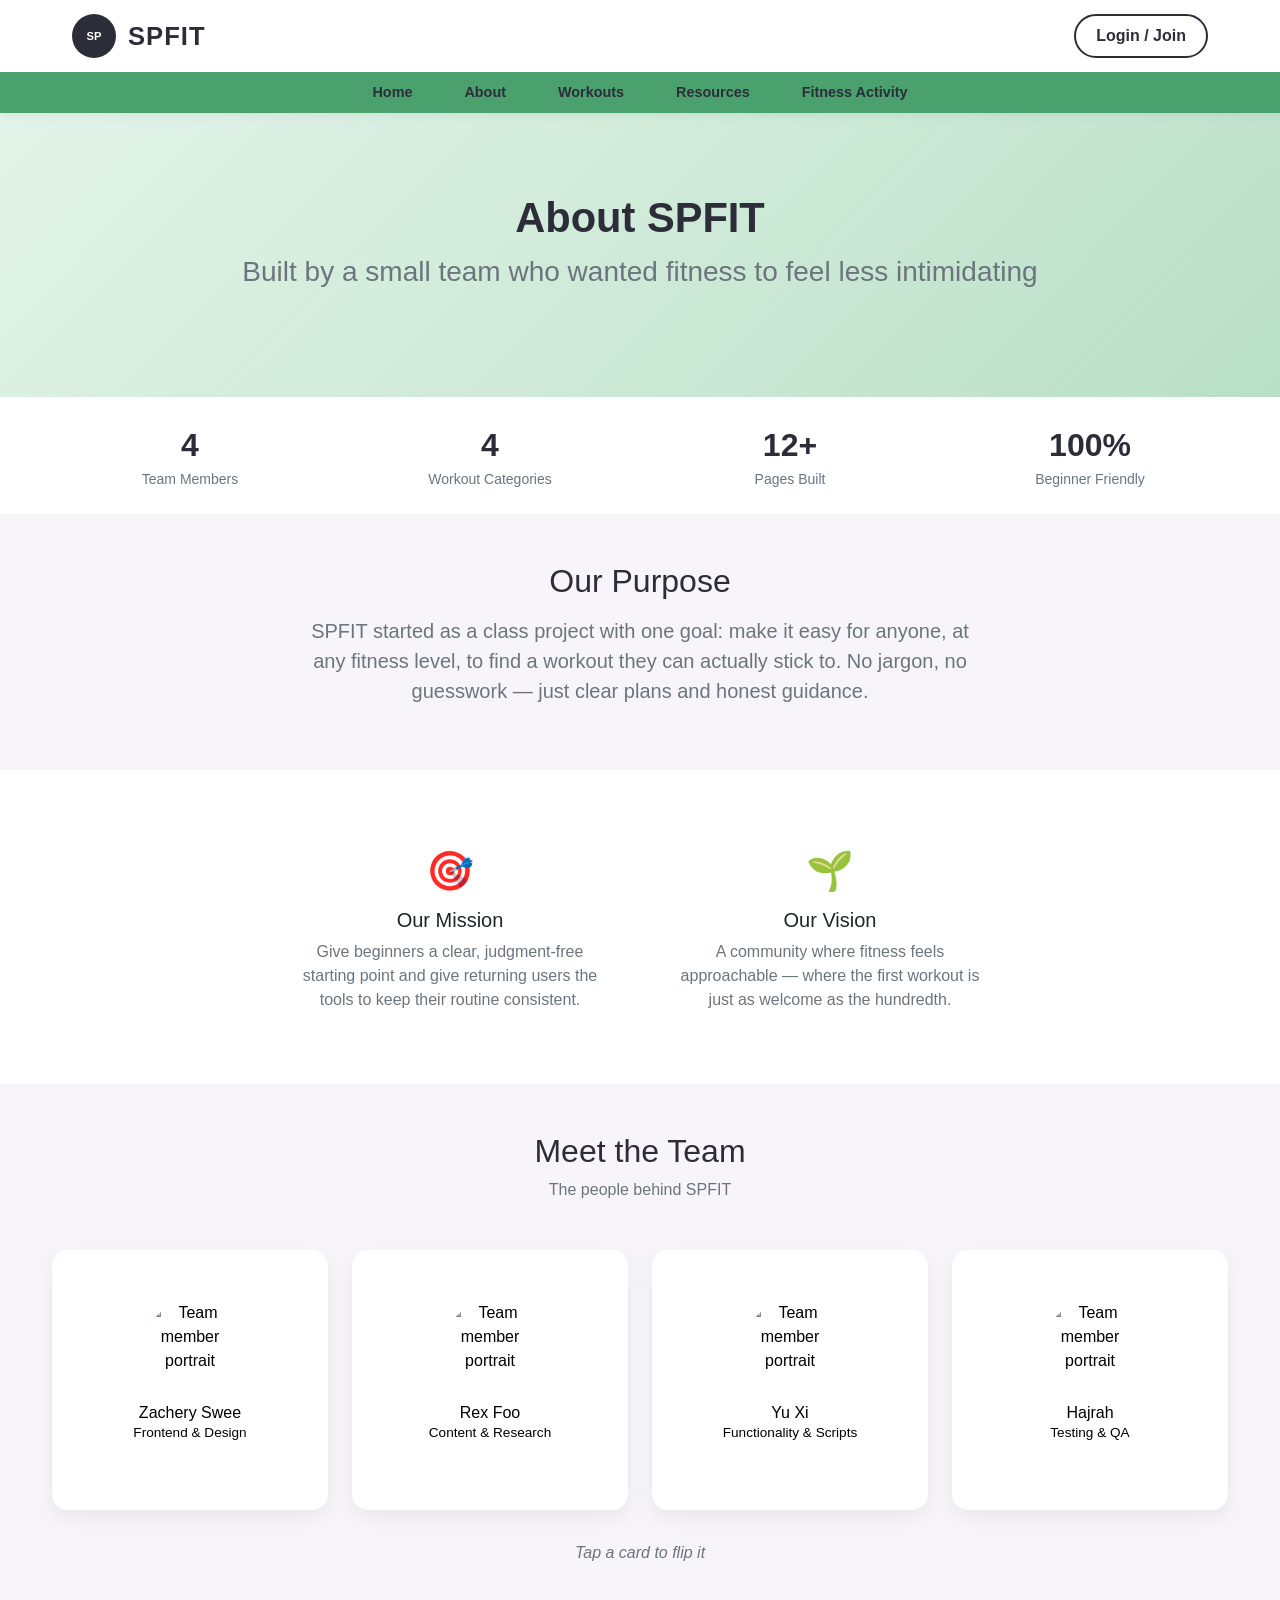
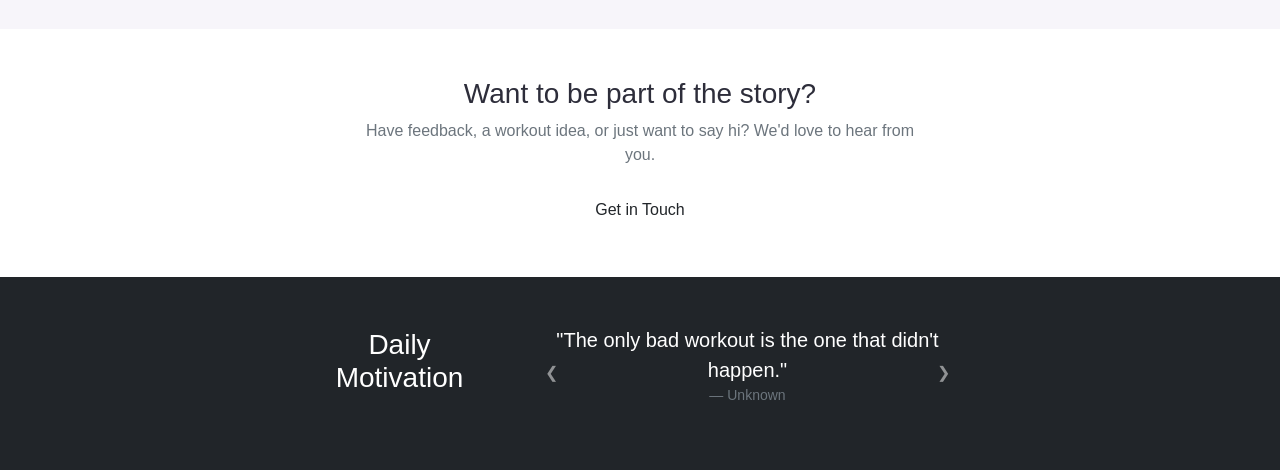
==== commit ef74a1a5: "Co-authored-by: Hajrah143 <Hajrah143@users.noreply.github.com> Co-authored-by: ZYUXI22 <ZYUXI22@user" ====
--- a/html/aboutus.html
+++ b/html/aboutus.html
@@ -5,57 +5,82 @@
 <meta name="viewport" content="width=device-width, initial-scale=1.0">
 <title>SPFIT - About Us</title>
 <link href="https://cdn.jsdelivr.net/npm/bootstrap@5.3.3/dist/css/bootstrap.min.css" rel="stylesheet">
-<link rel="stylesheet" href="../assets/css/rex.css">
+<link rel="stylesheet" href="../assets/css/style.css">
 </head>
 <body class="section-general">
 
-<nav class="navbar navbar-expand-lg navbar-accent sticky-top">
-  <div class="container">
-    <a class="navbar-brand d-flex align-items-center gap-2" href="../index.html">
-      <span class="logo-btn d-inline-flex align-items-center justify-content-center text-center">SP<br>FIT</span>
-      <span class="fw-bold fs-4">SPFIT</span>
-    </a>
-    <button class="navbar-toggler" type="button" data-bs-toggle="collapse" data-bs-target="#navMain" aria-controls="navMain" aria-expanded="false" aria-label="Toggle navigation">
-      <span class="navbar-toggler-icon"></span>
-    </button>
-    <div class="collapse navbar-collapse" id="navMain">
-      <ul class="navbar-nav mx-auto mb-2 mb-lg-0 text-center">
-        <li class="nav-item"><a class="nav-link" href="../index.html">Home</a></li>
-        <li class="nav-item dropdown">
-          <a class="nav-link dropdown-toggle active" href="#" role="button" data-bs-toggle="dropdown">About</a>
-          <ul class="dropdown-menu">
-            <li><a class="dropdown-item active" href="aboutus.html">About Us</a></li>
-            <li><a class="dropdown-item" href="connect.html">Contact Us</a></li>
-          </ul>
-        </li>
-        <li class="nav-item dropdown">
-          <a class="nav-link dropdown-toggle" href="#" role="button" data-bs-toggle="dropdown">Workouts</a>
-          <ul class="dropdown-menu">
-            <li><a class="dropdown-item" href="begworkout.html">Beginner Workout</a></li>
-            <li><a class="dropdown-item" href="strength.html">Strength Training</a></li>
-            <li><a class="dropdown-item" href="cardio.html">Cardio Exercise</a></li>
-            <li><a class="dropdown-item" href="stretchingandflexibility.html">Flexibility &amp; Stretching</a></li>
-          </ul>
-        </li>
-        <li class="nav-item dropdown">
-          <a class="nav-link dropdown-toggle" href="#" role="button" data-bs-toggle="dropdown">Resources</a>
-          <ul class="dropdown-menu">
-            <li><a class="dropdown-item" href="nutrition.html">Healthy Nutrition</a></li>
-            <li><a class="dropdown-item" href="tips.html">Fitness Tips</a></li>
-            <li><a class="dropdown-item" href="workoutTable.html">Workout Planner</a></li>
-            <li><a class="dropdown-item" href="gallery.html">Workout Gallery</a></li>
-          </ul>
-        </li>
-        <li class="nav-item"><a class="nav-link" href="mainActivity.html">Fitness Activity</a></li>
-      </ul>
-      <button type="button" class="btn btn-outline-accent rounded-pill">Login / Join</button>
-    </div>
-  </div>
-</nav>
+<header class="site-header">
+  <div class="top-bar">
+    <div style="display:flex; align-items:center; gap:12px;">
+      <button class="logo-btn" type="button">SP</button>
+      <span class="brand-title">SPFIT</span>
+    </div>
+    <a href="connect.html" class="login-btn">Login / Join</a>
+  </div>
+
+  <nav class="main-nav">
+    <ul>
+      <li><a href="index.html">Home</a></li>
+
+      <li class="dropdown">
+        <p class="dropdownText">About</p>
+        <ul class="dropdownItems">
+          <li><a href="aboutus.html" class="active">About Us</a></li>
+          <li><a href="connect.html">Contact Us</a></li>
+        </ul>
+      </li>
+
+      <li class="dropdown">
+        <p class="dropdownText">Workouts</p>
+        <ul class="dropdownItems">
+          <li><a href="beginner.html">Beginner Workout</a></li>
+          <li><a href="strength.html">Strength Training</a></li>
+          <li><a href="cardio.html">Cardio Exercise</a></li>
+          <li><a href="stretchingandflexibility.html">Flexibility &amp; Stretching</a></li>
+        </ul>
+      </li>
+
+      <li class="dropdown">
+        <p class="dropdownText">Resources</p>
+        <ul class="dropdownItems">
+          <li><a href="nutrition.html">Healthy Nutrition</a></li>
+          <li><a href="tips.html">Fitness Tips</a></li>
+          <li><a href="workoutPlanner.html">Workout Planner</a></li>
+          <li><a href="gallery.html">Workout Gallery</a></li>
+        </ul>
+      </li>
+
+      <li><a href="mainActivity.html">Fitness Activity</a></li>
+    </ul>
+  </nav>
+</header>
 
 <section class="hero-section text-center">
   <h1 class="fw-bold display-5">About SPFIT</h1>
   <h3 class="fw-normal text-secondary">Built by a small team who wanted fitness to feel less intimidating</h3>
+</section>
+
+<section class="py-4 bg-white">
+  <div class="container">
+    <div class="row g-4 text-center">
+      <div class="col-6 col-md-3">
+        <div class="fw-bold fs-2" style="color:var(--accent-700);">4</div>
+        <div class="text-secondary small">Team Members</div>
+      </div>
+      <div class="col-6 col-md-3">
+        <div class="fw-bold fs-2" style="color:var(--accent-700);">4</div>
+        <div class="text-secondary small">Workout Categories</div>
+      </div>
+      <div class="col-6 col-md-3">
+        <div class="fw-bold fs-2" style="color:var(--accent-700);">12+</div>
+        <div class="text-secondary small">Pages Built</div>
+      </div>
+      <div class="col-6 col-md-3">
+        <div class="fw-bold fs-2" style="color:var(--accent-700);">100%</div>
+        <div class="text-secondary small">Beginner Friendly</div>
+      </div>
+    </div>
+  </div>
 </section>
 
 <section class="py-5 text-center" style="background:var(--accent-50);">
@@ -97,7 +122,7 @@
           <div class="flip-inner">
             <div class="flip-front">
               <img src="https://api.dicebear.com/7.x/initials/svg?seed=Member+One" alt="Team member portrait">
-              <h4 class="h6 mb-0">Team Member 1</h4>
+              <h4 class="h6 mb-0">Zachery Swee</h4>
               <p class="small" style="color:var(--accent-700);">Frontend &amp; Design</p>
             </div>
             <div class="flip-back">
@@ -112,7 +137,7 @@
           <div class="flip-inner">
             <div class="flip-front">
               <img src="https://api.dicebear.com/7.x/initials/svg?seed=Member+Two" alt="Team member portrait">
-              <h4 class="h6 mb-0">Team Member 2</h4>
+              <h4 class="h6 mb-0">Rex Foo</h4>
               <p class="small" style="color:var(--accent-700);">Content &amp; Research</p>
             </div>
             <div class="flip-back">
@@ -127,7 +152,7 @@
           <div class="flip-inner">
             <div class="flip-front">
               <img src="https://api.dicebear.com/7.x/initials/svg?seed=Member+Three" alt="Team member portrait">
-              <h4 class="h6 mb-0">Team Member 3</h4>
+              <h4 class="h6 mb-0">Yu Xi</h4>
               <p class="small" style="color:var(--accent-700);">Functionality &amp; Scripts</p>
             </div>
             <div class="flip-back">
@@ -142,7 +167,7 @@
           <div class="flip-inner">
             <div class="flip-front">
               <img src="https://api.dicebear.com/7.x/initials/svg?seed=Member+Four" alt="Team member portrait">
-              <h4 class="h6 mb-0">Team Member 4</h4>
+              <h4 class="h6 mb-0">Hajrah</h4>
               <p class="small" style="color:var(--accent-700);">Testing &amp; QA</p>
             </div>
             <div class="flip-back">
@@ -153,6 +178,14 @@
       </div>
     </div>
     <p class="fst-italic text-secondary mt-4">Tap a card to flip it</p>
+  </div>
+</section>
+
+<section class="py-5 text-center bg-white">
+  <div class="container" style="max-width:600px;">
+    <h2 class="h3 mb-2">Want to be part of the story?</h2>
+    <p class="text-secondary mb-4">Have feedback, a workout idea, or just want to say hi? We'd love to hear from you.</p>
+    <a href="connect.html" class="btn btn-accent rounded-pill px-4">Get in Touch</a>
   </div>
 </section>
 
--- a/assets/css/style.css
+++ b/assets/css/style.css
@@ -0,0 +1,644 @@
+:root {
+    --green: #4aa16d;
+    --blue: #d4e8f7;
+    --sp-bg-soft:#98beab;
+    --lavender: #e8dff5;
+    --peach: #fde8d8;
+    --mint: #d6f5ed;
+    --dark: #2d2d3a;
+    --soft-gray: #f7f5fa;
+    --white: #ffffff;
+
+    /* About Us green scale */
+    --green-50: #f0fdf4;
+    --green-100: #dcfce7;
+    --green-200: #bbf7d0;
+    --green-300: #86efac;
+    --green-400: #4ade80;
+    --green-500: #22c55e;
+    --green-600: #16a34a;
+    --green-700: #15803d;
+    --green-800: #166534;
+}
+
+* {
+    margin: 0;
+    padding: 0;
+    box-sizing: border-box;
+    font-family: 'Segoe UI', 'DM Sans', sans-serif;
+}
+
+html {
+    scroll-behavior: smooth;
+}
+
+body {
+    background: var(--soft-gray);
+    color: var(--dark);
+}
+
+a {
+    text-decoration: none;
+    color: inherit;
+}
+
+/* ---------- Header ---------- */
+.site-header {
+    background: var(--white);
+    box-shadow: 0 2px 10px rgba(0, 0, 0, 0.06);
+    position: sticky;
+    top: 0;
+    z-index: 100;
+}
+
+/*!MPORTANT */
+.main-nav a,
+.dropdownText {
+    display: inline-flex;
+    align-items: center;
+    margin: 0;
+    line-height: 1.2;
+}
+
+
+
+.top-bar {
+    display: flex;
+    align-items: center;
+    justify-content: space-between;
+    padding: 14px 32px;
+    max-width: 1200px;
+    margin: 0 auto;
+}
+
+.logo-btn {
+    background: var(--dark);
+    color: var(--white);
+    border: none;
+    border-radius: 50%;
+    width: 44px;
+    height: 44px;
+    font-size: 0.7rem;
+    font-weight: 700;
+    cursor: pointer;
+}
+
+.brand-title {
+    font-size: 1.6rem;
+    font-weight: 800;
+    letter-spacing: 1px;
+}
+
+.login-btn {
+    background: transparent;
+    border: 2px solid var(--dark);
+    color: var(--dark);
+    border-radius: 30px;
+    padding: 8px 20px;
+    font-weight: 600;
+    cursor: pointer;
+    transition: all 0.25s ease;
+}
+
+.login-btn:hover {
+    background: var(--dark);
+    color: var(--white);
+}
+
+.main-nav {
+    background: var(--green);
+}
+
+/* Dropdown arrow styling & rotation */
+/* --- MAIN NAVIGATION BAR --- */
+.main-nav {
+  background-color: var(--green,#4aa16d);
+  width: 100%;
+}
+
+.main-nav > ul {
+  list-style: none;
+  display: flex;
+  justify-content: center;
+  align-items: center;
+  gap: 1.5rem;
+  margin: 0 auto;
+  padding: 0 1rem;
+}
+
+/* Parent menu item containing a dropdown */
+.main-nav > ul > li {
+  position: relative; /* REQUIRED for dropdown positioning */
+}
+
+.main-nav a,
+.main-nav .dropdownText {
+  display: inline-block;
+  padding: 12px 14px;
+  font-weight: 600;
+  font-size: 0.9rem;
+  cursor: pointer;
+  color: var(--dark, #2d2d3a);
+}
+
+/* --- DROPDOWN BOX --- */
+.dropdownItems {
+  display: none;                  /* Hidden by default */
+  position: absolute;
+  top: 100%;
+  left: 50%;
+  transform: translateX(-50%);   /* Centers dropdown directly below its menu title */
+  background-color: #ffffff;
+  min-width: 190px;
+  border-radius: 12px;
+  padding: 8px 0;
+  box-shadow: 0 10px 25px rgba(0, 0, 0, 0.12);
+  z-index: 1000;
+  margin-top: 4px;
+  list-style: none;
+}
+
+/* Class toggled by JavaScript */
+.dropdownItems.active {
+  display: flex !important;      
+  flex-direction: column !important; /* FORCES LINKS TO STACK VERTICALLY */
+}
+
+/* Individual dropdown links */
+.dropdownItems li {
+  width: 100%;
+  display: block;
+}
+
+.dropdownItems li a {
+  display: block;
+  padding: 10px 16px;
+  color: #166534;
+  font-size: 0.85rem;
+  font-weight: 600;
+  text-decoration: none;
+  white-space: nowrap;           /* Prevents text wrapping */
+}
+
+.dropdownItems li a:hover {
+  background-color: #dcfce7;
+  color: #15803d;
+}
+/* ---------- Hero ---------- */
+.hero-section {
+    text-align: center;
+    padding: 80px 20px;
+    background: linear-gradient(135deg, #e2f3e8 0%, #cfead8 50%, #b9dfc8 100%);
+}
+
+.hero-section h1 {
+    font-size: 2.6rem;
+    margin-bottom: 12px;
+}
+
+.hero-section h3 {
+    font-weight: 500;
+    color: #4a4a5a;
+    margin-bottom: 28px;
+}
+
+.hero-buttons {
+    display: flex;
+    gap: 16px;
+    justify-content: center;
+    flex-wrap: wrap;
+}
+
+.hero-buttons button {
+    border-radius: 30px;
+    padding: 12px 28px;
+    font-weight: 600;
+    border: none;
+    cursor: pointer;
+    transition: transform 0.25s ease;
+}
+
+#Workoutbtn {
+    background: var(--dark);
+    color: var(--white);
+}
+
+#Searchbtn {
+    background: transparent;
+    border: 2px solid var(--dark);
+    color: var(--dark);
+}
+
+.hero-buttons button:hover {
+    transform: scale(1.05);
+}
+
+/* ---------- Features ---------- */
+.features-section {
+    padding: 70px 20px;
+}
+
+.container {
+    max-width: 1200px;
+    margin: 0 auto;
+}
+
+.features-grid {
+    display: grid;
+    grid-template-columns: repeat(3, 1fr);
+    gap: 28px;
+}
+
+.feature-card {
+    background: var(--white);
+    border-radius: 20px;
+    padding: 24px;
+    text-align: center;
+    box-shadow: 0 10px 30px rgba(0, 0, 0, 0.05);
+    transition: transform 0.3s ease, box-shadow 0.3s ease;
+}
+
+
+.feature-card:hover {
+    transform: translateY(-8px);
+    box-shadow: 0 20px 40px rgba(0, 0, 0, 0.1);
+}
+
+.card-image-placeholder {
+    width: 100%;
+    height: 160px;
+    border-radius: 14px;
+    margin-bottom: 16px;
+    background: linear-gradient(135deg, var(--blue), var(--mint));
+}
+.card-image-placeholder {
+    width: 100%;
+    height: 160px;
+    border-radius: 14px;
+    margin-bottom: 16px;
+    background: linear-gradient(135deg, var(--blue), var(--mint));
+    overflow: hidden;           /* NEW: keeps the image inside the rounded corners */
+}
+
+.card-image-placeholder img {
+    width: 100%;
+    height: 100%;
+    object-fit: cover;          /* NEW: fills the box without distorting the image */
+    display: block;
+}
+
+.feature-card:nth-child(1) .card-image-placeholder {
+    background: linear-gradient(135deg, var(--pink), var(--peach));
+}
+
+.feature-card:nth-child(3) .card-image-placeholder {
+    background: linear-gradient(135deg, var(--green), var(--mint));
+}
+
+.feature-card h3 {
+    margin-bottom: 14px;
+    font-size: 1.2rem;
+}
+
+.card-link {
+    display: inline-block;
+    font-weight: 700;
+    padding: 8px 18px;
+    border-radius: 30px;
+    background: var(--lavender);
+    transition: background 0.25s ease;
+}
+
+.card-link:hover {
+    background: var(--dark);
+    color: var(--white);
+}
+
+/* ---------- Why choose ---------- */
+.decision-section {
+    background: linear-gradient(135deg, #e8f6ed 0%, #d4eedc 100%);
+    padding: 70px 20px;
+    text-align: center;
+}
+
+.decision-section h2 {
+    margin-bottom: 40px;
+    font-size: 1.9rem;
+}
+
+.choose-grid {
+    display: grid;
+    grid-template-columns: repeat(3, 1fr);
+    gap: 24px;
+}
+
+.choose-item {
+    padding: 24px;
+    border-radius: 16px;
+    transition: transform 0.3s ease, background 0.3s ease;
+}
+
+.choose-item:hover {
+    transform: scale(1.05);
+    background: var(--white);
+}
+
+.icon-box {
+    font-size: 2.4rem;
+    margin-bottom: 10px;
+}
+
+.choose-item h4 {
+    font-weight: 700;
+}
+
+/* ---------- Footer / Motivation ---------- */
+footer {
+    background: var(--dark);
+    color: var(--white);
+    padding: 50px 20px;
+}
+
+.motivation-card {
+    max-width: 700px;
+    margin: 0 auto;
+    text-align: center;
+}
+
+.motivation-card h3 {
+    margin-bottom: 24px;
+    font-size: 1.4rem;
+}
+
+.quote-carousel {
+    display: flex;
+    align-items: center;
+    justify-content: center;
+    gap: 20px;
+}
+
+.arrow-btn {
+    background: rgba(255, 255, 255, 0.1);
+    border: none;
+    color: var(--white);
+    width: 40px;
+    height: 40px;
+    border-radius: 50%;
+    font-size: 1rem;
+    cursor: pointer;
+    flex-shrink: 0;
+    transition: background 0.25s ease;
+}
+
+.arrow-btn:hover {
+    background: rgba(255, 255, 255, 0.25);
+}
+
+.quote-content {
+    min-height: 80px;
+}
+
+.quote-content blockquote {
+    font-style: italic;
+    font-size: 1.1rem;
+    margin-bottom: 10px;
+}
+
+.quote-content p {
+    font-weight: 600;
+    color: var(--pink);
+}
+
+/* ---------- About Us page (green theme) ---------- */
+.page-about .main-nav {
+    background: var(--green-100);
+}
+
+.page-about .main-nav a:hover,
+.page-about .main-nav a.active {
+    border-bottom-color: var(--green-600);
+}
+
+.page-about .dropdownItems a:hover,
+.page-about .dropdownItems a.active {
+    background: var(--green-50);
+    color: var(--green-800);
+}
+
+.page-about .logo-btn {
+    background: var(--green-700);
+}
+
+.page-about .login-btn {
+    border-color: var(--green-700);
+    color: var(--green-700);
+}
+
+.page-about .login-btn:hover {
+    background: var(--green-700);
+    color: var(--white);
+}
+
+.page-about .hero-section {
+    background: linear-gradient(135deg, var(--green-50) 0%, var(--green-100) 50%, var(--green-200) 100%);
+}
+
+/* Purpose */
+.purpose-section {
+    padding: 70px 20px;
+    text-align: center;
+    background: var(--green-50);
+}
+
+.purpose-section .container {
+    max-width: 700px;
+}
+
+.purpose-section h2 {
+    font-size: 1.9rem;
+    margin-bottom: 14px;
+    color: var(--green-800);
+}
+
+.purpose-section p {
+    font-size: 1.1rem;
+    color: #4a4a5a;
+}
+
+/* Mission & Vision */
+.mission-section {
+    padding: 70px 20px;
+    background: var(--white);
+}
+
+.mission-grid {
+    display: grid;
+    grid-template-columns: repeat(2, minmax(260px, 1fr));
+    gap: 28px;
+    max-width: 760px;
+    margin: 0 auto;
+}
+
+.mission-card {
+    border: 2px solid var(--green-200);
+    border-radius: 20px;
+    padding: 32px 24px;
+    text-align: center;
+    transition: transform 0.3s ease, box-shadow 0.3s ease;
+}
+
+.mission-card:hover {
+    transform: translateY(-6px);
+    box-shadow: 0 12px 30px rgba(34, 197, 94, 0.15);
+}
+
+.mission-card .icon-box {
+    font-size: 2.2rem;
+    margin-bottom: 8px;
+}
+
+.mission-card h3 {
+    color: var(--green-700);
+    margin-bottom: 10px;
+    font-size: 1.2rem;
+}
+
+/* Team */
+.team-section {
+    padding: 70px 20px;
+    background: var(--green-50);
+    text-align: center;
+}
+
+.team-section h2 {
+    color: var(--green-800);
+    margin-bottom: 8px;
+    font-size: 1.9rem;
+}
+
+.team-subtitle {
+    color: #4a4a5a;
+    margin-bottom: 44px;
+}
+
+.team-grid {
+    display: grid;
+    grid-template-columns: repeat(4, 1fr);
+    gap: 24px;
+    max-width: 1000px;
+    margin: 0 auto;
+}
+
+.flip-card {
+    perspective: 1000px;
+    cursor: pointer;
+    height: 260px;
+    border: none;
+    background: transparent;
+    padding: 0;
+    width: 100%;
+}
+
+.flip-inner {
+    position: relative;
+    width: 100%;
+    height: 100%;
+    transition: transform 0.7s cubic-bezier(0.4, 0, 0.2, 1);
+    transform-style: preserve-3d;
+}
+
+.flip-card.flipped .flip-inner {
+    transform: rotateY(180deg);
+}
+
+.flip-front,
+.flip-back {
+    position: absolute;
+    width: 100%;
+    height: 100%;
+    backface-visibility: hidden;
+    border-radius: 16px;
+    box-shadow: 0 8px 20px rgba(0, 0, 0, 0.06);
+}
+
+.flip-front {
+    background: var(--white);
+    display: flex;
+    flex-direction: column;
+    align-items: center;
+    justify-content: center;
+    padding: 1rem;
+}
+
+.flip-front img {
+    width: 90px;
+    height: 90px;
+    border-radius: 50%;
+    object-fit: cover;
+    margin-bottom: 12px;
+}
+
+.flip-front h4 {
+    font-size: 1rem;
+    margin-bottom: 4px;
+}
+
+.flip-front p {
+    font-size: 0.85rem;
+    color: var(--green-700);
+}
+
+.flip-back {
+    background: var(--green-600);
+    color: var(--white);
+    transform: rotateY(180deg);
+    display: flex;
+    align-items: center;
+    justify-content: center;
+    padding: 1.4rem;
+    text-align: center;
+    font-size: 0.9rem;
+}
+
+.team-hint {
+    margin-top: 32px;
+    font-style: italic;
+    color: #6b6b7a;
+}
+
+/* ---------- Responsive ---------- */
+@media (max-width: 768px) {
+    .features-grid,
+    .choose-grid,
+    .mission-grid {
+        grid-template-columns: 1fr;
+    }
+
+    .team-grid {
+        grid-template-columns: repeat(2, 1fr);
+    }
+
+    .top-bar {
+        padding: 14px 18px;
+    }
+
+    .hero-section h1 {
+        font-size: 2rem;
+    }
+
+    .main-nav ul {
+        justify-content: flex-start;
+    }
+
+    .dropdownItems {
+        position: static;
+        box-shadow: none;
+        border-radius: 0;
+        background: var(--soft-gray);
+        display: none;
+    }
+
+    .dropdownItems.active {
+        display: block;
+    }
+}
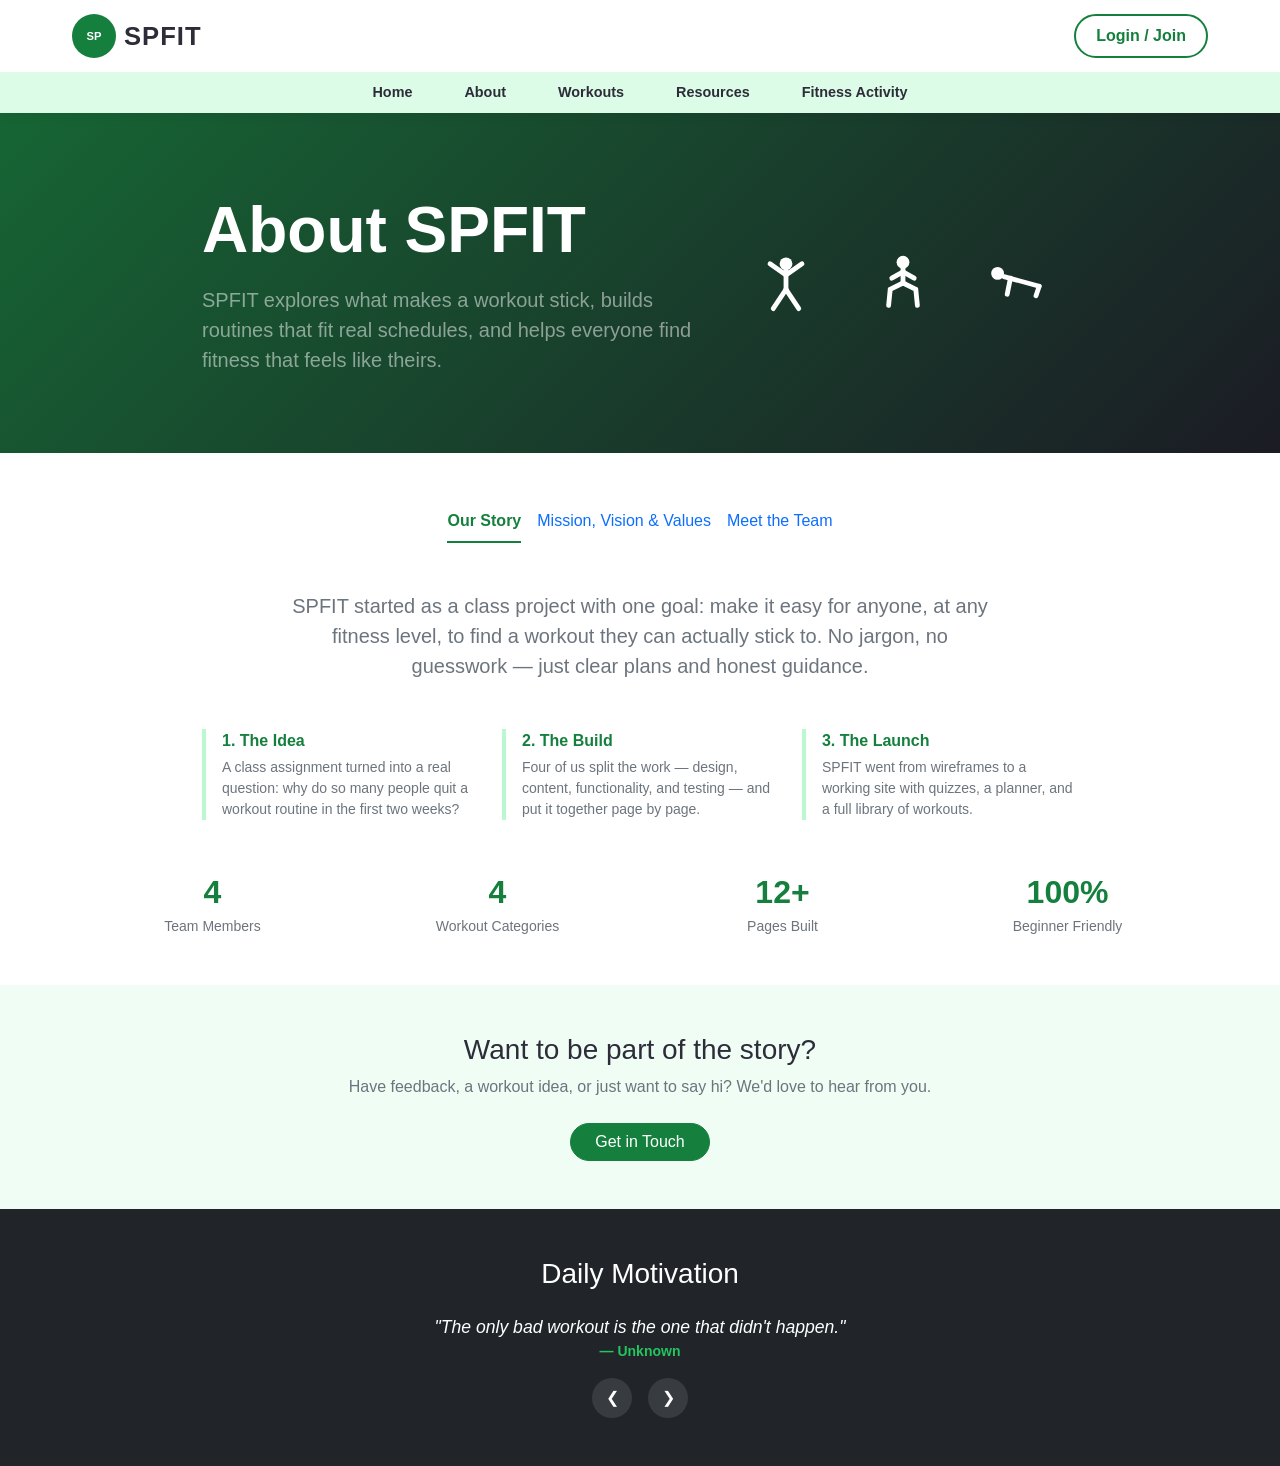
==== commit 6ede12ef: "wow" ====
--- a/html/aboutus.html
+++ b/html/aboutus.html
@@ -5,13 +5,13 @@
 <meta name="viewport" content="width=device-width, initial-scale=1.0">
 <title>SPFIT - About Us</title>
 <link href="https://cdn.jsdelivr.net/npm/bootstrap@5.3.3/dist/css/bootstrap.min.css" rel="stylesheet">
-<link rel="stylesheet" href="../assets/css/style.css">
+<link rel="stylesheet" href="../assets/css/rex.css">
 </head>
 <body class="section-general">
 
 <header class="site-header">
   <div class="top-bar">
-    <div style="display:flex; align-items:center; gap:12px;">
+    <div class="d-flex align-items-center gap-2">
       <button class="logo-btn" type="button">SP</button>
       <span class="brand-title">SPFIT</span>
     </div>
@@ -55,134 +55,196 @@
   </nav>
 </header>
 
-<section class="hero-section text-center">
-  <h1 class="fw-bold display-5">About SPFIT</h1>
-  <h3 class="fw-normal text-secondary">Built by a small team who wanted fitness to feel less intimidating</h3>
+<!-- NASA-style dark banner hero -->
+<section class="hero-dark text-white d-flex align-items-center">
+  <div class="container measure-lg py-5">
+    <div class="row align-items-center g-4">
+      <div class="col-lg-7">
+        <h1 class="fw-bold display-3 mb-3">About SPFIT</h1>
+        <p class="fs-5 mb-0 text-white-50">SPFIT explores what makes a workout stick, builds routines that fit real schedules, and helps everyone find fitness that feels like theirs.</p>
+      </div>
+      <!-- little stick-figure trio, same hand-drawn icon style as the Strength and Planner pages — hidden on small screens to keep the hero tidy -->
+      <div class="col-lg-5 d-none d-lg-flex justify-content-around">
+        <svg class="hero-figure" viewBox="0 0 40 40" fill="none" stroke="currentColor" stroke-width="3" stroke-linecap="round" aria-hidden="true">
+          <circle cx="20" cy="8" r="4" fill="currentColor" stroke="none"/><path d="M20 12 L20 24"/><path d="M20 15 L10 8"/><path d="M20 15 L30 8"/><path d="M20 24 L12 36"/><path d="M20 24 L28 36"/>
+        </svg>
+        <svg class="hero-figure" viewBox="0 0 40 40" fill="none" stroke="currentColor" stroke-width="3" stroke-linecap="round" aria-hidden="true">
+          <circle cx="20" cy="7" r="4" fill="currentColor" stroke="none"/><path d="M20 11 L20 20"/><path d="M20 13 L13 17"/><path d="M20 13 L27 17"/><path d="M20 20 L12 24 L11 34"/><path d="M20 20 L28 24 L29 34"/>
+        </svg>
+        <svg class="hero-figure" viewBox="0 0 40 40" fill="none" stroke="currentColor" stroke-width="3" stroke-linecap="round" aria-hidden="true">
+          <circle cx="6" cy="14" r="4" fill="currentColor" stroke="none"/><path d="M10 16 L32 22"/><path d="M14 17 L12 27"/><path d="M32 22 L30 28"/>
+        </svg>
+      </div>
+    </div>
+  </div>
 </section>
 
-<section class="py-4 bg-white">
+<!-- Underline tab navigation, NASA "NASA Today / Looking Forward / History" style -->
+<section class="py-5 bg-white">
   <div class="container">
-    <div class="row g-4 text-center">
-      <div class="col-6 col-md-3">
-        <div class="fw-bold fs-2" style="color:var(--accent-700);">4</div>
-        <div class="text-secondary small">Team Members</div>
-      </div>
-      <div class="col-6 col-md-3">
-        <div class="fw-bold fs-2" style="color:var(--accent-700);">4</div>
-        <div class="text-secondary small">Workout Categories</div>
-      </div>
-      <div class="col-6 col-md-3">
-        <div class="fw-bold fs-2" style="color:var(--accent-700);">12+</div>
-        <div class="text-secondary small">Pages Built</div>
-      </div>
-      <div class="col-6 col-md-3">
-        <div class="fw-bold fs-2" style="color:var(--accent-700);">100%</div>
-        <div class="text-secondary small">Beginner Friendly</div>
-      </div>
+    <!-- These are plain Bootstrap tabs: data-bs-toggle="tab" + data-bs-target
+         is all Bootstrap needs to switch panes below — no custom JS required. -->
+    <ul class="nav nav-underline justify-content-center mb-5" id="aboutTabs" role="tablist">
+      <li class="nav-item" role="presentation">
+        <button class="nav-link active" id="story-tab" data-bs-toggle="tab" data-bs-target="#story-pane" type="button" role="tab">Our Story</button>
+      </li>
+      <li class="nav-item" role="presentation">
+        <button class="nav-link" id="mission-tab" data-bs-toggle="tab" data-bs-target="#mission-pane" type="button" role="tab">Mission, Vision &amp; Values</button>
+      </li>
+      <li class="nav-item" role="presentation">
+        <button class="nav-link" id="team-tab" data-bs-toggle="tab" data-bs-target="#team-pane" type="button" role="tab">Meet the Team</button>
+      </li>
+    </ul>
+
+    <div class="tab-content">
+
+      <!-- Our Story -->
+      <div class="tab-pane fade show active" id="story-pane" role="tabpanel">
+        <div class="measure text-center mb-5">
+          <p class="fs-5 text-secondary">SPFIT started as a class project with one goal: make it easy for anyone, at any fitness level, to find a workout they can actually stick to. No jargon, no guesswork — just clear plans and honest guidance.</p>
+        </div>
+
+        <!-- Three-step build story: plain Bootstrap grid + border utilities, no new CSS -->
+        <div class="row g-4 measure-lg mx-auto mb-5">
+          <div class="col-md-4">
+            <div class="border-start border-4 border-accent-200 ps-3">
+              <div class="fw-bold text-accent mb-1">1. The Idea</div>
+              <p class="text-secondary small mb-0">A class assignment turned into a real question: why do so many people quit a workout routine in the first two weeks?</p>
+            </div>
+          </div>
+          <div class="col-md-4">
+            <div class="border-start border-4 border-accent-200 ps-3">
+              <div class="fw-bold text-accent mb-1">2. The Build</div>
+              <p class="text-secondary small mb-0">Four of us split the work — design, content, functionality, and testing — and put it together page by page.</p>
+            </div>
+          </div>
+          <div class="col-md-4">
+            <div class="border-start border-4 border-accent-200 ps-3">
+              <div class="fw-bold text-accent mb-1">3. The Launch</div>
+              <p class="text-secondary small mb-0">SPFIT went from wireframes to a working site with quizzes, a planner, and a full library of workouts.</p>
+            </div>
+          </div>
+        </div>
+
+        <div class="row g-4 text-center">
+          <div class="col-6 col-md-3">
+            <div class="fw-bold fs-2 text-accent">4</div>
+            <div class="text-secondary small">Team Members</div>
+          </div>
+          <div class="col-6 col-md-3">
+            <div class="fw-bold fs-2 text-accent">4</div>
+            <div class="text-secondary small">Workout Categories</div>
+          </div>
+          <div class="col-6 col-md-3">
+            <div class="fw-bold fs-2 text-accent">12+</div>
+            <div class="text-secondary small">Pages Built</div>
+          </div>
+          <div class="col-6 col-md-3">
+            <div class="fw-bold fs-2 text-accent">100%</div>
+            <div class="text-secondary small">Beginner Friendly</div>
+          </div>
+        </div>
+      </div>
+
+      <!-- Mission, Vision & Values -->
+      <div class="tab-pane fade" id="mission-pane" role="tabpanel">
+        <div class="row g-4 measure-lg mx-auto">
+          <div class="col-md-4">
+            <div class="card h-100 text-center p-4 border border-2 rounded-4 border-accent-200">
+              <div class="icon-box mb-2">🎯</div>
+              <h3 class="h5 text-accent">Our Mission</h3>
+              <p class="text-secondary mb-0">Give beginners a clear, judgment-free starting point and give returning users the tools to keep their routine consistent.</p>
+            </div>
+          </div>
+          <div class="col-md-4">
+            <div class="card h-100 text-center p-4 border border-2 rounded-4 border-accent-200">
+              <div class="icon-box mb-2">🌱</div>
+              <h3 class="h5 text-accent">Our Vision</h3>
+              <p class="text-secondary mb-0">A community where fitness feels approachable — where the first workout is just as welcome as the hundredth.</p>
+            </div>
+          </div>
+          <div class="col-md-4">
+            <div class="card h-100 text-center p-4 border border-2 rounded-4 border-accent-200">
+              <div class="icon-box mb-2">🤝</div>
+              <h3 class="h5 text-accent">Our Values</h3>
+              <p class="text-secondary mb-0">Consistency over intensity, simplicity over jargon, and a plan that fits your actual week — not someone else's.</p>
+            </div>
+          </div>
+        </div>
+      </div>
+
+      <!-- Meet the Team: flip cards, handled by initFlipCards() in rex.js -->
+      <div class="tab-pane fade" id="team-pane" role="tabpanel">
+        <div class="row g-4 justify-content-center">
+          <div class="col-6 col-md-3">
+            <button type="button" class="flip-card" aria-label="Flip to read more">
+              <div class="flip-inner">
+                <div class="flip-front">
+                  <img src="https://api.dicebear.com/7.x/initials/svg?seed=Yuxi" alt="Team member portrait">
+                  <h4 class="h6 mb-0">Yuxi</h4>
+                  <p class="small text-accent">Frontend &amp; Design</p>
+                </div>
+                <div class="flip-back">
+                  <p class="mb-0">Handles page layout and styling — keeping the site consistent from page to page.</p>
+                </div>
+              </div>
+            </button>
+          </div>
+
+          <div class="col-6 col-md-3">
+            <button type="button" class="flip-card" aria-label="Flip to read more">
+              <div class="flip-inner">
+                <div class="flip-front">
+                  <img src="https://api.dicebear.com/7.x/initials/svg?seed=Zachery" alt="Team member portrait">
+                  <h4 class="h6 mb-0">Zachery</h4>
+                  <p class="small text-accent">Content &amp; Research</p>
+                </div>
+                <div class="flip-back">
+                  <p class="mb-0">Researches workouts and writes the guidance that goes into every page.</p>
+                </div>
+              </div>
+            </button>
+          </div>
+
+          <div class="col-6 col-md-3">
+            <button type="button" class="flip-card" aria-label="Flip to read more">
+              <div class="flip-inner">
+                <div class="flip-front">
+                  <img src="https://api.dicebear.com/7.x/initials/svg?seed=Rex" alt="Team member portrait">
+                  <h4 class="h6 mb-0">Rex</h4>
+                  <p class="small text-accent">Functionality &amp; Scripts</p>
+                </div>
+                <div class="flip-back">
+                  <p class="mb-0">Builds the interactive pieces — the quiz, the planner, and everything in between.</p>
+                </div>
+              </div>
+            </button>
+          </div>
+
+          <div class="col-6 col-md-3">
+            <button type="button" class="flip-card" aria-label="Flip to read more">
+              <div class="flip-inner">
+                <div class="flip-front">
+                  <img src="https://api.dicebear.com/7.x/initials/svg?seed=Hajrah" alt="Team member portrait">
+                  <h4 class="h6 mb-0">Hajrah</h4>
+                  <p class="small text-accent">Testing &amp; QA</p>
+                </div>
+                <div class="flip-back">
+                  <p class="mb-0">Checks every page across devices to make sure nothing breaks.</p>
+                </div>
+              </div>
+            </button>
+          </div>
+        </div>
+        <p class="fst-italic text-secondary text-center mt-4">Tap a card to flip it</p>
+      </div>
+
     </div>
   </div>
 </section>
 
-<section class="py-5 text-center" style="background:var(--accent-50);">
-  <div class="container" style="max-width:700px;">
-    <h2 class="mb-3">Our Purpose</h2>
-    <p class="fs-5 text-secondary">SPFIT started as a class project with one goal: make it easy for anyone, at any fitness level, to find a workout they can actually stick to. No jargon, no guesswork — just clear plans and honest guidance.</p>
-  </div>
-</section>
-
-<section class="py-5 bg-white">
-  <div class="container" style="max-width:760px;">
-    <div class="row g-4">
-      <div class="col-md-6">
-        <div class="card h-100 text-center p-4" style="border:2px solid var(--accent-200); border-radius:20px;">
-          <div class="icon-box mb-2">🎯</div>
-          <h3 class="h5" style="color:var(--accent-700);">Our Mission</h3>
-          <p class="text-secondary mb-0">Give beginners a clear, judgment-free starting point and give returning users the tools to keep their routine consistent.</p>
-        </div>
-      </div>
-      <div class="col-md-6">
-        <div class="card h-100 text-center p-4" style="border:2px solid var(--accent-200); border-radius:20px;">
-          <div class="icon-box mb-2">🌱</div>
-          <h3 class="h5" style="color:var(--accent-700);">Our Vision</h3>
-          <p class="text-secondary mb-0">A community where fitness feels approachable — where the first workout is just as welcome as the hundredth.</p>
-        </div>
-      </div>
-    </div>
-  </div>
-</section>
-
-<section class="py-5 text-center" style="background:var(--accent-50);">
-  <div class="container">
-    <h2 style="color:var(--accent-800);">Meet the Team</h2>
-    <p class="text-secondary mb-5">The people behind SPFIT</p>
-
-    <div class="row g-4 justify-content-center">
-      <div class="col-6 col-md-3">
-        <button type="button" class="flip-card" aria-label="Flip to read more">
-          <div class="flip-inner">
-            <div class="flip-front">
-              <img src="https://api.dicebear.com/7.x/initials/svg?seed=Member+One" alt="Team member portrait">
-              <h4 class="h6 mb-0">Zachery Swee</h4>
-              <p class="small" style="color:var(--accent-700);">Frontend &amp; Design</p>
-            </div>
-            <div class="flip-back">
-              <p class="mb-0">Handles page layout and styling — keeping the site consistent from page to page.</p>
-            </div>
-          </div>
-        </button>
-      </div>
-
-      <div class="col-6 col-md-3">
-        <button type="button" class="flip-card" aria-label="Flip to read more">
-          <div class="flip-inner">
-            <div class="flip-front">
-              <img src="https://api.dicebear.com/7.x/initials/svg?seed=Member+Two" alt="Team member portrait">
-              <h4 class="h6 mb-0">Rex Foo</h4>
-              <p class="small" style="color:var(--accent-700);">Content &amp; Research</p>
-            </div>
-            <div class="flip-back">
-              <p class="mb-0">Researches workouts and writes the guidance that goes into every page.</p>
-            </div>
-          </div>
-        </button>
-      </div>
-
-      <div class="col-6 col-md-3">
-        <button type="button" class="flip-card" aria-label="Flip to read more">
-          <div class="flip-inner">
-            <div class="flip-front">
-              <img src="https://api.dicebear.com/7.x/initials/svg?seed=Member+Three" alt="Team member portrait">
-              <h4 class="h6 mb-0">Yu Xi</h4>
-              <p class="small" style="color:var(--accent-700);">Functionality &amp; Scripts</p>
-            </div>
-            <div class="flip-back">
-              <p class="mb-0">Builds the interactive pieces — the quiz, the planner, and everything in between.</p>
-            </div>
-          </div>
-        </button>
-      </div>
-
-      <div class="col-6 col-md-3">
-        <button type="button" class="flip-card" aria-label="Flip to read more">
-          <div class="flip-inner">
-            <div class="flip-front">
-              <img src="https://api.dicebear.com/7.x/initials/svg?seed=Member+Four" alt="Team member portrait">
-              <h4 class="h6 mb-0">Hajrah</h4>
-              <p class="small" style="color:var(--accent-700);">Testing &amp; QA</p>
-            </div>
-            <div class="flip-back">
-              <p class="mb-0">Checks every page across devices to make sure nothing breaks.</p>
-            </div>
-          </div>
-        </button>
-      </div>
-    </div>
-    <p class="fst-italic text-secondary mt-4">Tap a card to flip it</p>
-  </div>
-</section>
-
-<section class="py-5 text-center bg-white">
-  <div class="container" style="max-width:600px;">
+<section class="py-5 text-center bg-accent-50">
+  <div class="container measure">
     <h2 class="h3 mb-2">Want to be part of the story?</h2>
     <p class="text-secondary mb-4">Have feedback, a workout idea, or just want to say hi? We'd love to hear from you.</p>
     <a href="connect.html" class="btn btn-accent rounded-pill px-4">Get in Touch</a>
@@ -190,7 +252,7 @@
 </section>
 
 <footer class="bg-dark text-white py-5">
-  <div class="container quote-carousel mx-auto text-center" style="max-width:700px;">
+  <div class="container quote-carousel mx-auto text-center measure">
     <h3 class="mb-4">Daily Motivation</h3>
     <div id="quoteCarousel" class="carousel slide" data-bs-ride="carousel">
       <div class="carousel-inner mb-3">
--- a/assets/css/rex.css
+++ b/assets/css/rex.css
@@ -0,0 +1,291 @@
+/* ============================================================
+   SPFIT — theme layer on top of Bootstrap 5.
+   Bootstrap handles layout/grid/components; this file only
+   carries brand color + the handful of things Bootstrap
+   doesn't do (flip cards, hero gradient, quiz, planner).
+
+   Color system: each page picks ONE section class on <body>.
+   Everything below reads --accent-* instead of a hardcoded
+   color, so the same rules repaint per section automatically.
+     .section-general  (Home, About)             → green  — vitality
+     .section-fitness  (Beginner/Strength/Cardio) → red    — energy
+     .section-health   (Nutrition/Tips/Gallery)   → blue   — vitality
+     .section-planning (Workout Planner)          → orange — energy
+   ============================================================ */
+
+:root {
+  --dark: #2d2d3a;
+  --soft-gray: #f7f5fa;
+
+  /* fallback accent = general/green, so unclassed elements still work */
+  --accent-50: #f0fdf4;  --accent-100: #dcfce7; --accent-200: #bbf7d0;
+  --accent-500: #22c55e; --accent-600: #16a34a; --accent-700: #15803d; --accent-800: #166534;
+}
+
+.section-general {
+  --accent-50: #f0fdf4;  --accent-100: #dcfce7; --accent-200: #bbf7d0;
+  --accent-500: #22c55e; --accent-600: #16a34a; --accent-700: #15803d; --accent-800: #166534;
+}
+.section-fitness {
+  --accent-50: #fef2f2;  --accent-100: #fee2e2; --accent-200: #fecaca;
+  --accent-500: #ef4444; --accent-600: #dc2626; --accent-700: #b91c1c; --accent-800: #991b1b;
+}
+.section-health {
+  --accent-50: #eff6ff;  --accent-100: #dbeafe; --accent-200: #bfdbfe;
+  --accent-500: #3b82f6; --accent-600: #2563eb; --accent-700: #1d4ed8; --accent-800: #1e40af;
+}
+.section-planning {
+  --accent-50: #fff7ed;  --accent-100: #ffedd5; --accent-200: #fed7aa;
+  --accent-500: #f97316; --accent-600: #ea580c; --accent-700: #c2410c; --accent-800: #9a3412;
+}
+
+body {
+  background: var(--soft-gray);
+  color: var(--dark);
+  font-family: 'Segoe UI', 'DM Sans', sans-serif;
+}
+
+/* ---------- Header / brand ---------- */
+.logo-btn {
+  background: var(--accent-700);
+  color: #fff;
+  border: none;
+  border-radius: 50%;
+  width: 44px;
+  height: 44px;
+  font-size: .7rem;
+  font-weight: 700;
+  line-height: 1.1;
+}
+
+.brand-title { font-size: 1.6rem; font-weight: 800; letter-spacing: 1px; }
+
+.btn-accent { background: var(--accent-700); border-color: var(--accent-700); color: #fff; }
+.btn-accent:hover { background: var(--accent-800); border-color: var(--accent-800); color: #fff; }
+
+.btn-outline-accent { background: transparent; border: 2px solid var(--accent-700); color: var(--accent-700); }
+.btn-outline-accent:hover { background: var(--accent-700); color: #fff; }
+
+/* ---------- Site header / nav (same markup as index.html) ---------- */
+.site-header {
+  background: #fff;
+  box-shadow: 0 2px 10px rgba(0, 0, 0, .06);
+  position: sticky;
+  top: 0;
+  z-index: 100;
+}
+
+.top-bar {
+  display: flex;
+  align-items: center;
+  justify-content: space-between;
+  padding: 14px 32px;
+  max-width: 1200px;
+  margin: 0 auto;
+}
+
+.login-btn {
+  display: inline-block;
+  background: transparent;
+  border: 2px solid var(--accent-700);
+  color: var(--accent-700);
+  border-radius: 30px;
+  padding: 8px 20px;
+  font-weight: 600;
+  cursor: pointer;
+  text-decoration: none;
+  transition: all .25s ease;
+}
+.login-btn:hover { background: var(--accent-700); color: #fff; }
+
+.main-nav { background: var(--accent-100); width: 100%; }
+
+.main-nav > ul {
+  list-style: none;
+  display: flex;
+  justify-content: center;
+  align-items: center;
+  gap: 1.5rem;
+  margin: 0 auto;
+  padding: 0 1rem;
+}
+
+.main-nav > ul > li { position: relative; }
+
+.main-nav a,
+.main-nav .dropdownText {
+  display: inline-flex;
+  align-items: center;
+  margin: 0;
+  padding: 12px 14px;
+  line-height: 1.2;
+  font-weight: 600;
+  font-size: .9rem;
+  cursor: pointer;
+  color: var(--dark);
+  text-decoration: none;
+}
+
+.main-nav a:hover,
+.main-nav a.active,
+.main-nav .dropdownText:hover { color: var(--accent-800); }
+
+.dropdownItems {
+  display: none;
+  position: absolute;
+  top: 100%;
+  left: 50%;
+  transform: translateX(-50%);
+  background: #fff;
+  min-width: 190px;
+  border-radius: 12px;
+  padding: 8px 0;
+  box-shadow: 0 10px 25px rgba(0, 0, 0, .12);
+  z-index: 1000;
+  margin-top: 4px;
+  list-style: none;
+}
+.dropdownItems.active { display: flex !important; flex-direction: column !important; }
+.dropdownItems li { width: 100%; display: block; }
+.dropdownItems li a {
+  display: block;
+  padding: 10px 16px;
+  color: var(--accent-800);
+  font-size: .85rem;
+  font-weight: 600;
+  white-space: nowrap;
+}
+.dropdownItems li a:hover,
+.dropdownItems li a.active { background: var(--accent-50); color: var(--accent-700); }
+
+/* Strength page only: brighter red nav bar, per earlier request */
+.nav-strength-red { background-color: #ff0000 !important; }
+.nav-strength-red a:hover,
+.nav-strength-red a.active,
+.nav-strength-red .dropdownText:hover { color: #fff; }
+
+@media (max-width: 768px) {
+  .top-bar { padding: 14px 18px; }
+  .main-nav > ul { justify-content: flex-start; flex-wrap: wrap; }
+  .dropdownItems {
+    position: static;
+    transform: none;
+    box-shadow: none;
+    border-radius: 0;
+    background: var(--soft-gray);
+    display: none;
+  }
+  .dropdownItems.active { display: flex !important; }
+}
+
+/* ---------- Hero ---------- */
+.hero-section {
+  background: linear-gradient(135deg, var(--accent-50) 0%, var(--accent-100) 50%, var(--accent-200) 100%);
+  padding: 70px 20px;
+}
+
+/* Bold dark banner hero (About Us) */
+.hero-dark {
+  background: linear-gradient(135deg, var(--accent-800) 0%, #1b1b24 100%);
+  min-height: 340px;
+}
+
+/* Small stick-figure illustration next to the About Us hero text */
+.hero-figure { width: 64px; height: 64px; }
+
+/* About Us tabs: tint Bootstrap's nav-underline to match the section accent */
+.nav-underline .nav-link.active { color: var(--accent-700); border-bottom-color: var(--accent-700); }
+
+/* ---------- Cards / tags shared across pages ---------- */
+.card-image-placeholder {
+  height: 160px;
+  border-radius: 14px;
+  overflow: hidden;
+  background: linear-gradient(135deg, var(--accent-200), var(--accent-100));
+  display: flex;
+  align-items: center;
+  justify-content: center;
+}
+.card-image-placeholder img { width: 100%; height: 100%; object-fit: cover; }
+.card-image-placeholder svg { width: 70%; height: 70%; color: var(--accent-700); }
+
+/* ---------- More Details button ---------- */
+.detail-btn { border-width: 2px; font-weight: 600; }
+
+/* ---------- Small utilities (replace what used to be inline styles) ---------- */
+.text-accent { color: var(--accent-700); }
+.text-accent-dark { color: var(--accent-800); }
+.bg-accent { background: var(--accent-600) !important; }
+.bg-accent-50 { background: var(--accent-50); }
+.border-accent-200 { border-color: var(--accent-200) !important; }
+.modal-header-accent { background: var(--accent-50); border-bottom: 1px solid var(--accent-200); }
+.measure { max-width: 700px; margin-inline: auto; }
+.measure-lg { max-width: 900px; margin-inline: auto; }
+
+.icon-box { font-size: 2.2rem; line-height: 1; }
+
+.accent-tag {
+  display: inline-block;
+  background: var(--accent-100);
+  color: var(--accent-800);
+  font-size: .72rem;
+  font-weight: 700;
+  letter-spacing: .4px;
+  text-transform: uppercase;
+  padding: 4px 12px;
+  border-radius: 20px;
+}
+
+/* ---------- Filter pills (Strength page) ---------- */
+.filter-btn.active { background: var(--accent-700); border-color: var(--accent-700); color: #fff; }
+.filter-btn { border-color: var(--accent-200); color: var(--accent-800); }
+.filter-btn:hover { border-color: var(--accent-500); }
+
+/* ---------- Team flip cards (About) — Bootstrap has no 3D flip ---------- */
+.flip-card { perspective: 1000px; cursor: pointer; height: 240px; border: none; background: transparent; width: 100%; }
+.flip-inner { position: relative; width: 100%; height: 100%; transition: transform .7s cubic-bezier(.4,0,.2,1); transform-style: preserve-3d; }
+.flip-card.flipped .flip-inner { transform: rotateY(180deg); }
+.flip-front, .flip-back { position: absolute; inset: 0; backface-visibility: hidden; border-radius: 16px; }
+.flip-front { background: #fff; display: flex; flex-direction: column; align-items: center; justify-content: center; padding: 1rem; box-shadow: 0 8px 20px rgba(0,0,0,.06); }
+.flip-front img { width: 84px; height: 84px; border-radius: 50%; object-fit: cover; margin-bottom: 10px; }
+.flip-back { background: var(--accent-600); color: #fff; transform: rotateY(180deg); display: flex; align-items: center; justify-content: center; padding: 1.2rem; text-align: center; font-size: .9rem; }
+
+/* ---------- Strength quiz ---------- */
+.quiz-option.selected { background: var(--accent-100); border-color: var(--accent-600) !important; }
+#quizResult { border-left: 4px solid var(--accent-600); background: var(--accent-50); }
+
+/* ---------- Workout planner (day tabs + cards, mostly plain Bootstrap) ---------- */
+#planStats .stat-num { color: var(--accent-700); font-weight: 800; font-size: 1.5rem; }
+.exercise-icon { width: 28px; height: 28px; flex-shrink: 0; }
+
+/* ---------- Footer quote (Bootstrap carousel) ---------- */
+.quote-carousel blockquote { font-style: italic; font-size: 1.1rem; }
+.quote-carousel figcaption { color: var(--accent-500); font-weight: 600; }
+.quote-carousel .carousel-control-prev,
+.quote-carousel .carousel-control-next { position: static; width: 40px; height: 40px; background: rgba(255,255,255,.1); border-radius: 50%; opacity: 1; }
+.quote-carousel .carousel-control-prev:hover,
+.quote-carousel .carousel-control-next:hover { background: rgba(255,255,255,.25); }
+
+/* ---------- Print (Workout Planner) ----------
+   Printing needs a few extra fixes on top of .no-print:
+   Bootstrap's colored badges rely on a background fill, and most
+   browsers skip background colors when printing — so a badge like
+   "Upper Body" (white text on red) turns invisible on paper unless
+   we swap it to colored text + a border instead. */
+@media print {
+  .no-print { display: none !important; }
+  body { background: #fff; color: #000; }
+  .hero-section { background: none !important; padding: 10px 0 20px; }
+
+  /* show every day's schedule stacked, instead of just the active tab */
+  .tab-pane { display: block !important; opacity: 1 !important; }
+
+  .card { break-inside: avoid; border-color: #ccc !important; box-shadow: none !important; }
+  .planner-remove { display: none !important; }
+  #planStats .stat-num { color: #000 !important; }
+
+  /* readable category labels without relying on background color */
+  .badge.text-bg-danger  { background: none !important; color: #b91c1c !important; border: 1px solid #b91c1c; }
+  .badge.text-bg-success { background: none !important; color: #15803d !important; border: 1px solid #15803d; }
+  .badge.text-bg-info    { background: none !important; color: #055160 !important; border: 1px solid #055160; }
+}
